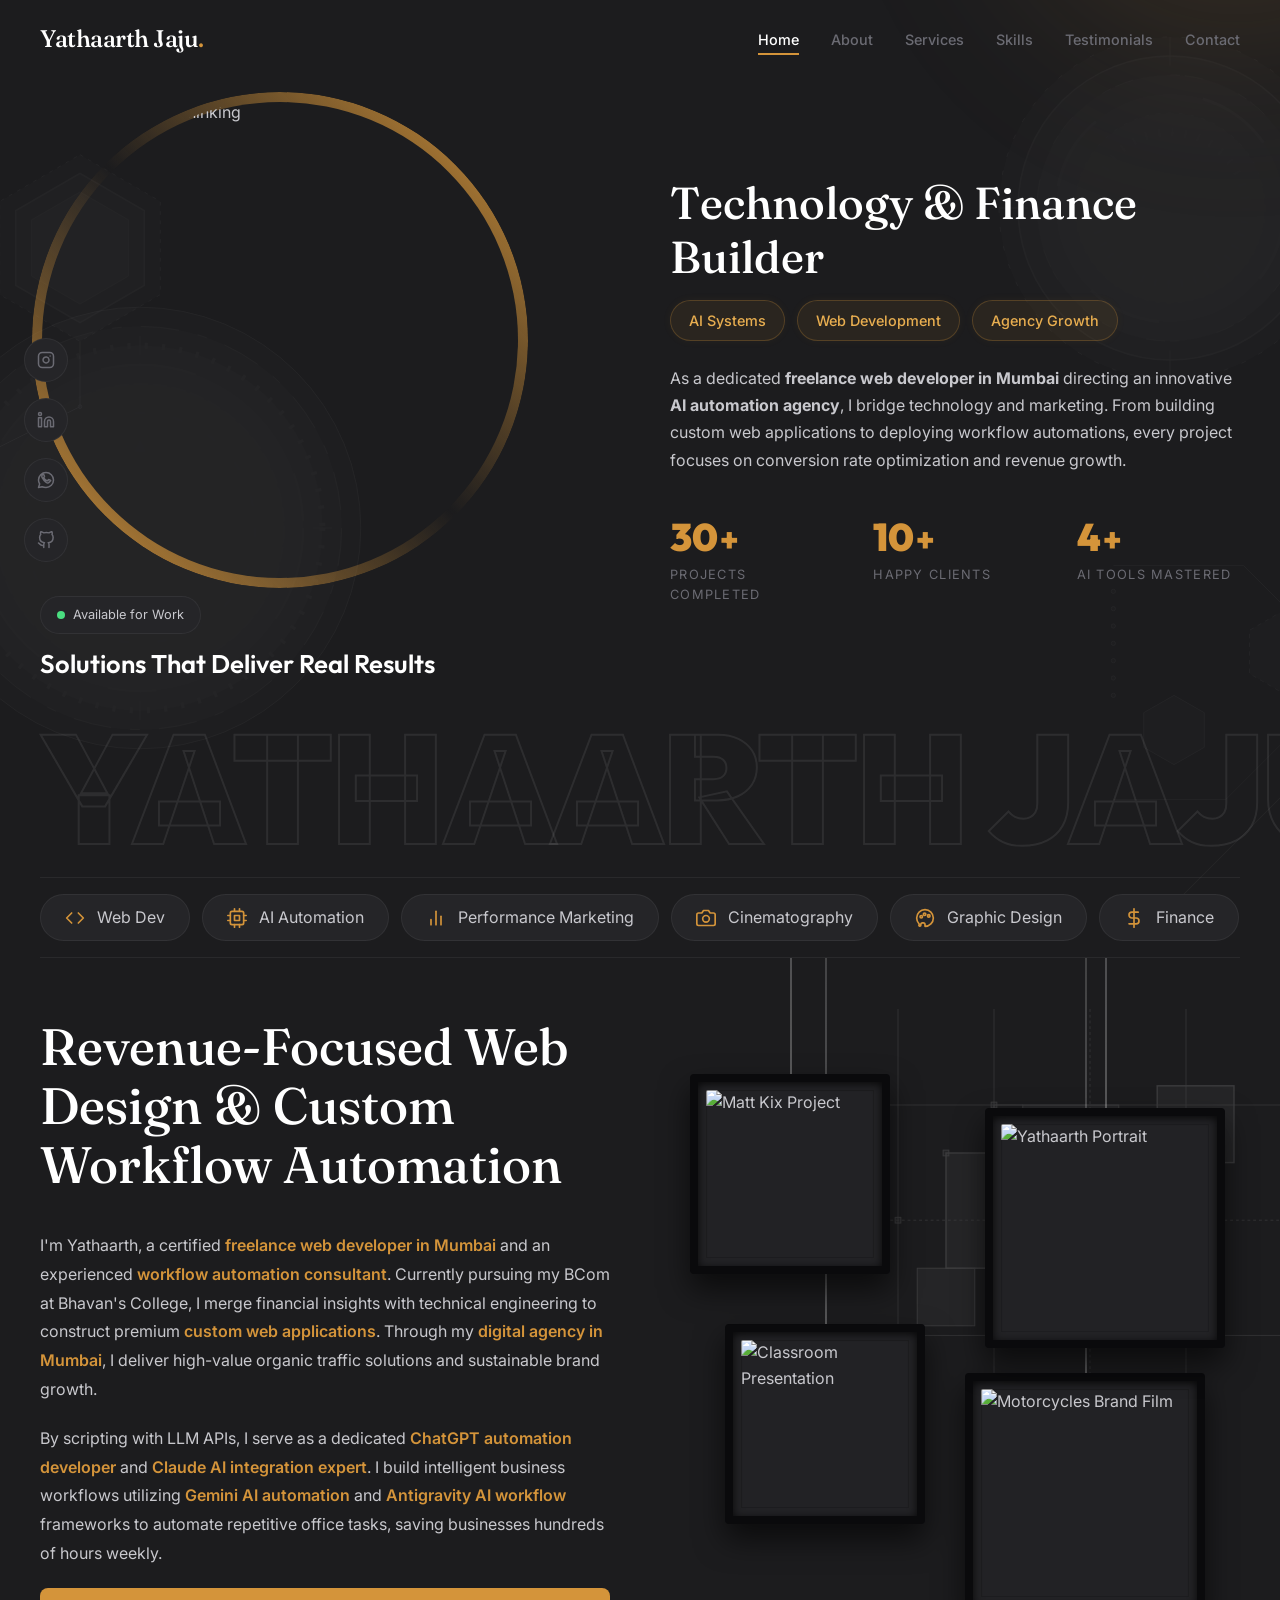
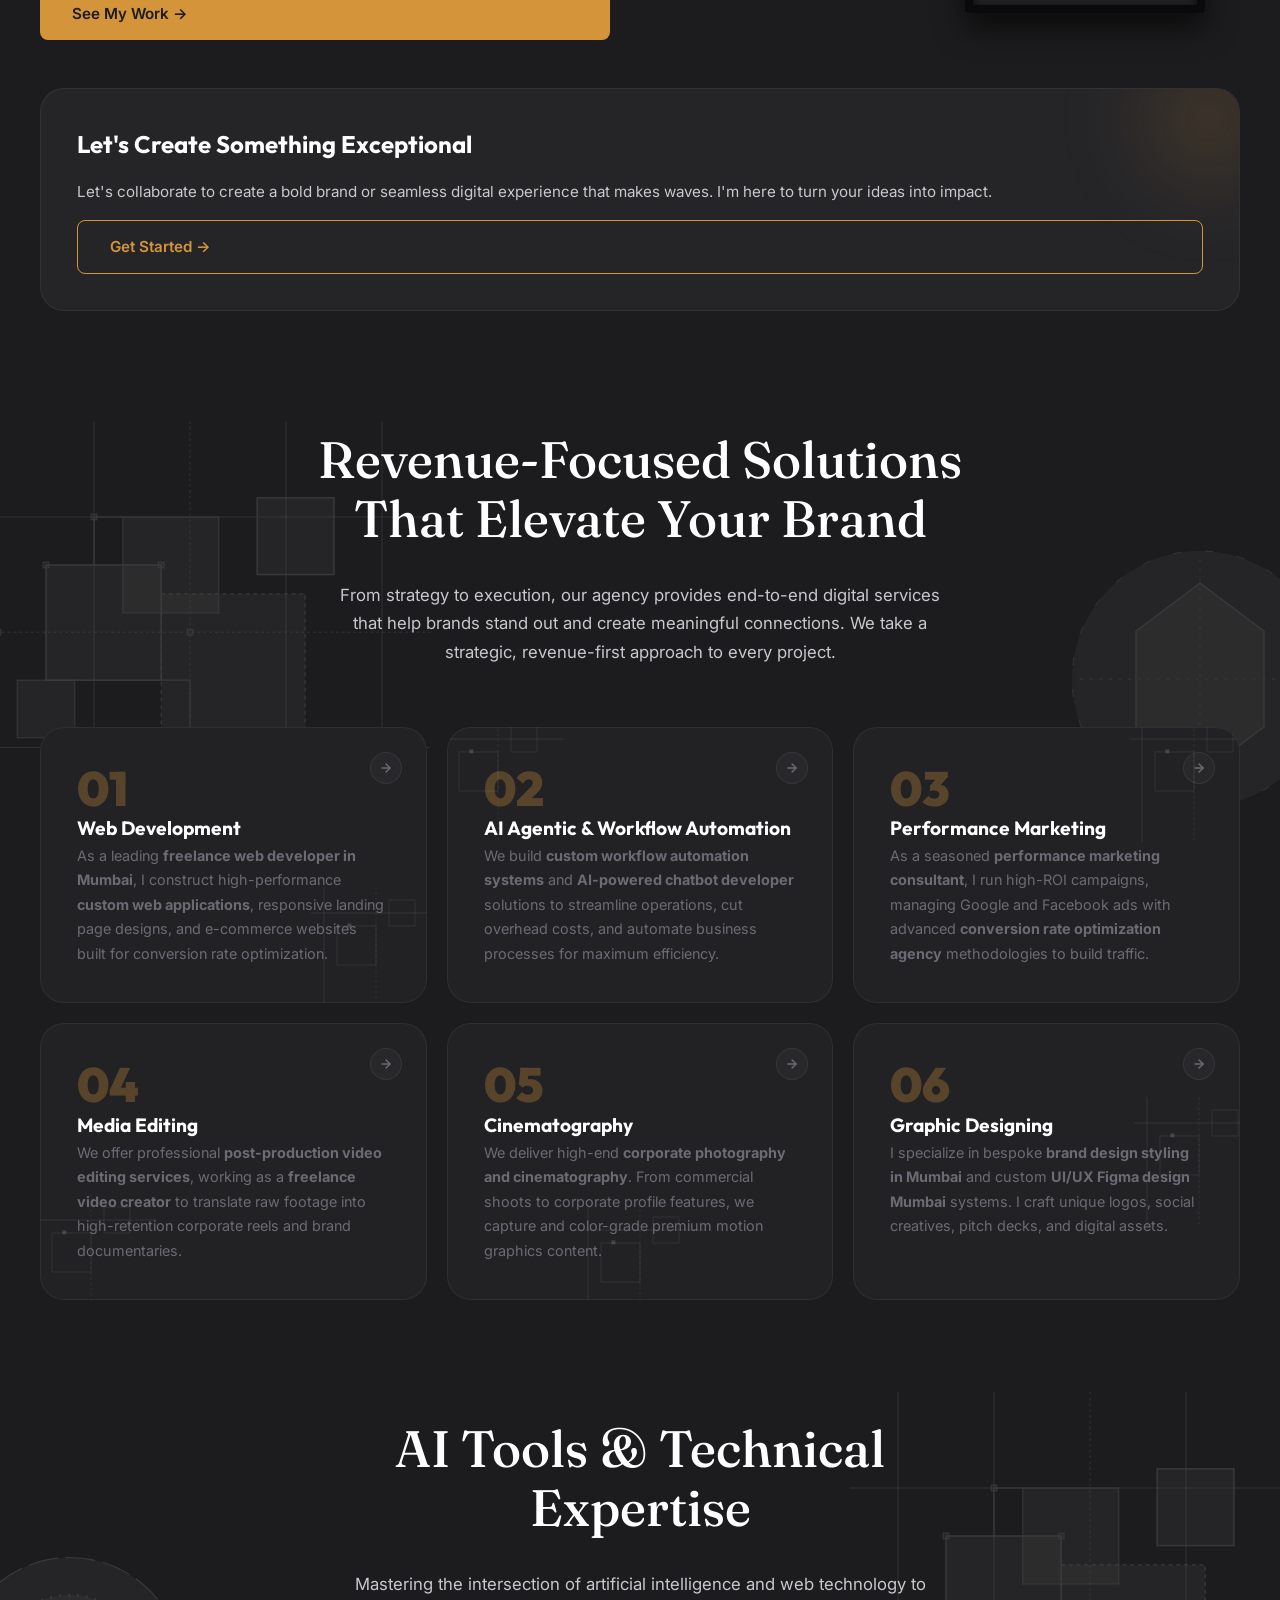
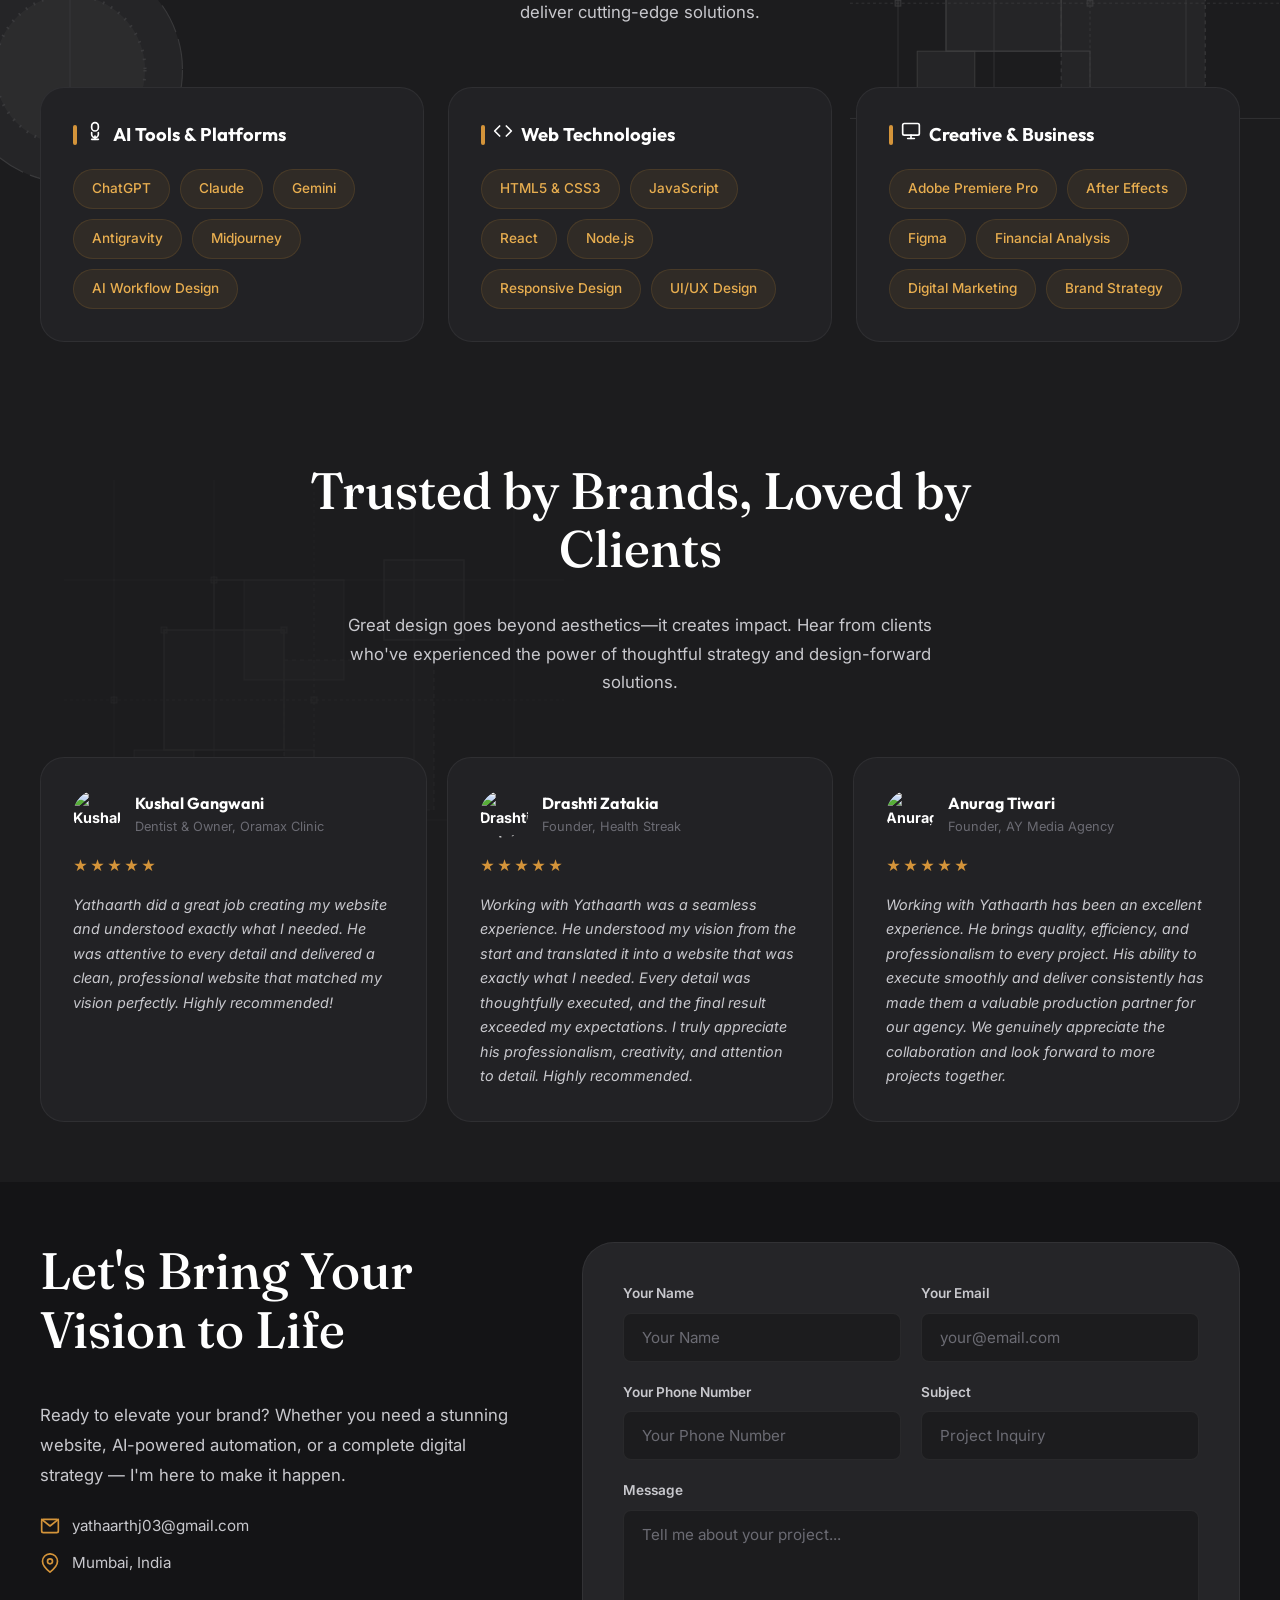
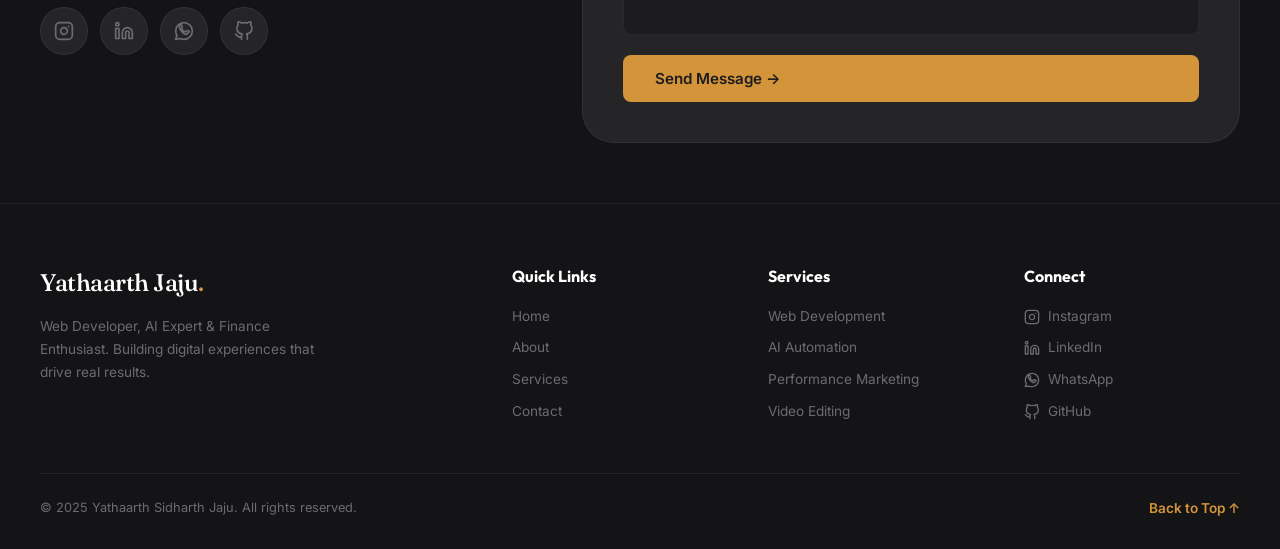
==== index.html @ f865ef3c "Add files via upload" ====
<!DOCTYPE html>
<html lang="en">
<head>
  <meta charset="UTF-8" />
  <meta name="viewport" content="width=device-width, initial-scale=1.0" />
  <meta http-equiv="X-UA-Compatible" content="IE=edge" />

  <!-- Primary SEO Meta Tags -->
  <title>Yathaarth Sidharth Jaju — Freelance Web Developer &amp; AI Automation Agency | Mumbai</title>
  <meta name="title" content="Yathaarth Sidharth Jaju — Freelance Web Developer &amp; AI Automation Agency | Mumbai" />
  <meta name="description" content="Scale your brand with Yathaarth Sidharth Jaju, a leading Freelance Web Developer, AI Automation Consultant, and Performance Marketer in Mumbai. Specializing in custom web applications, workflow automation, and conversion rate optimization (CRO)." />
  <meta name="keywords" content="freelance web developer Mumbai, AI automation agency Mumbai, workflow automation consultant, custom web application developer, SEO services Mumbai, performance marketing consultant, conversion rate optimization agency, AI developer portfolio, ChatGPT automation developer, Claude AI integration expert, Gemini AI automation, Antigravity AI workflow, responsive landing page designer, digital agency Mumbai, revenue-focused web design, Yathaarth Sidharth Jaju" />
  <meta name="author" content="Yathaarth Sidharth Jaju" />
  <meta name="robots" content="index, follow" />
  <meta name="theme-color" content="#1C1C1E" />

  <!-- Open Graph / Facebook -->
  <meta property="og:type" content="website" />
  <meta property="og:url" content="https://yathaarth.dev/" />
  <meta property="og:title" content="Yathaarth Sidharth Jaju — Web Developer &amp; AI Automation Expert" />
  <meta property="og:description" content="Scale your brand with Yathaarth Sidharth Jaju, a leading Freelance Web Developer, AI Automation Consultant, and Performance Marketer in Mumbai. Specializing in custom web applications, workflow automation, and conversion rate optimization (CRO)." />
  <meta property="og:image" content="assets/profile.jpg" />

  <!-- Twitter -->
  <meta property="twitter:card" content="summary_large_image" />
  <meta property="twitter:url" content="https://yathaarth.dev/" />
  <meta property="twitter:title" content="Yathaarth Sidharth Jaju — Web Developer &amp; AI Automation Expert" />
  <meta property="twitter:description" content="Scale your brand with Yathaarth Sidharth Jaju, a leading Freelance Web Developer, AI Automation Consultant, and Performance Marketer in Mumbai. Specializing in custom web applications, workflow automation, and conversion rate optimization (CRO)." />
  <meta property="twitter:image" content="assets/profile.jpg" />

  <!-- Google Fonts -->
  <link rel="preconnect" href="https://fonts.googleapis.com" />
  <link rel="preconnect" href="https://fonts.gstatic.com" crossorigin />
  <link href="https://fonts.googleapis.com/css2?family=Inter:wght@300;400;500;600;700&family=Outfit:wght@400;500;600;700;800;900&family=Fraunces:opsz,wght@9..144,300..700&display=swap" rel="stylesheet" />

  <!-- Favicon -->
  <link rel="icon" type="image/png" sizes="32x32" href="assets/favicon.png" />
  <link rel="icon" type="image/png" sizes="192x192" href="assets/favicon.png" />
  <link rel="apple-touch-icon" sizes="180x180" href="assets/favicon.png" />

  <!-- Stylesheet -->
  <link rel="stylesheet" href="styles.css" />
</head>
<body>

  <!-- Ambient HUD Background Graphics (Sci-fi/AI Tech UI Vector Lines) -->
  <div class="ambient-hud-wrapper">
    <!-- Top Right HUD Wheel (Hero Section Background) -->
    <svg class="hud-element hud-wheel-top-right" viewBox="0 0 400 400" xmlns="http://www.w3.org/2000/svg">
      <circle cx="200" cy="200" r="180" fill="none" stroke="rgba(255,255,255,0.015)" stroke-width="1" stroke-dasharray="5 15" />
      <circle cx="200" cy="200" r="160" fill="none" stroke="rgba(255,255,255,0.02)" stroke-width="1.5" />
      <circle cx="200" cy="200" r="140" fill="none" stroke="rgba(255,255,255,0.03)" stroke-width="1" stroke-dasharray="20 40 10 5" />
      <circle class="rotate-clockwise" cx="200" cy="200" r="120" fill="none" stroke="rgba(255,255,255,0.025)" stroke-width="3" stroke-dasharray="80 120" />
      <circle class="rotate-counter" cx="200" cy="200" r="100" fill="none" stroke="rgba(255,255,255,0.02)" stroke-width="1" stroke-dasharray="4 8" />
      <circle cx="200" cy="200" r="80" fill="none" stroke="rgba(255,255,255,0.01)" stroke-width="8" stroke-dasharray="2 12" />
      <path d="M200,20 L200,50 M200,350 L200,380 M20,200 L50,200 M350,200 L380,200" stroke="rgba(255,255,255,0.02)" stroke-width="1" />
    </svg>

    <!-- Bottom Left HUD Wheel (About/Services Section Background) -->
    <svg class="hud-element hud-wheel-bottom-left" viewBox="0 0 500 500" xmlns="http://www.w3.org/2000/svg">
      <circle cx="250" cy="250" r="230" fill="none" stroke="rgba(255,255,255,0.015)" stroke-width="1" />
      <circle class="rotate-counter" cx="250" cy="250" r="210" fill="none" stroke="rgba(255,255,255,0.025)" stroke-width="1" stroke-dasharray="40 20 10 20" />
      <circle cx="250" cy="250" r="190" fill="none" stroke="rgba(255,255,255,0.01)" stroke-width="6" stroke-dasharray="3 15" />
      <circle class="rotate-clockwise" cx="250" cy="250" r="170" fill="none" stroke="rgba(255,255,255,0.03)" stroke-width="2" stroke-dasharray="100 150 50 80" />
      <circle cx="250" cy="250" r="150" fill="none" stroke="rgba(255,255,255,0.015)" stroke-width="1.5" stroke-dasharray="15 5" />
      <circle class="rotate-counter" cx="250" cy="250" r="120" fill="none" stroke="rgba(255,255,255,0.02)" stroke-width="2" stroke-dasharray="10 30" />
      <!-- Concentric inner rings and ticks -->
      <path d="M250,50 L250,70 M250,430 L250,450 M50,250 L70,250 M430,250 L450,250" stroke="rgba(255,255,255,0.02)" stroke-width="1" />
      <polygon points="250,160 255,170 245,170" fill="rgba(255,255,255,0.02)" />
      <polygon points="250,340 255,330 245,330" fill="rgba(255,255,255,0.02)" />
    </svg>

    <!-- Scattered Hexagons & Circuits (Top Left Area) -->
    <svg class="hud-element hud-hex-top-left" viewBox="0 0 300 400" xmlns="http://www.w3.org/2000/svg">
      <!-- Nested Hexagons -->
      <polygon class="pulse-slow" points="150,50 236,100 236,200 150,250 64,200 64,100" fill="none" stroke="rgba(255,255,255,0.02)" stroke-width="1" stroke-dasharray="4 6" />
      <polygon points="150,70 219,110 219,190 150,230 81,190 81,110" fill="none" stroke="rgba(255,255,255,0.015)" stroke-width="1.5" />
      <polygon class="pulse-fast" points="150,90 202,120 202,180 150,210 98,180 98,120" fill="none" stroke="rgba(255,255,255,0.03)" stroke-width="1" />
      <!-- Circuit Connection lines -->
      <path d="M150,250 L150,320 L50,370" fill="none" stroke="rgba(255,255,255,0.02)" stroke-width="1" />
      <circle cx="50" cy="370" r="3" fill="rgba(255,255,255,0.03)" />
      <circle cx="150" cy="320" r="2" fill="rgba(255,255,255,0.02)" />
    </svg>

    <!-- Hexagon Grid & Node Network (Mid Left Area) -->
    <svg class="hud-element hud-network-mid-left" viewBox="0 0 300 500" xmlns="http://www.w3.org/2000/svg">
      <!-- Circuit grid -->
      <path d="M50,50 L200,50 L250,100 L250,250 L180,320 L50,320" fill="none" stroke="rgba(255,255,255,0.02)" stroke-width="1" />
      <!-- Hexagons -->
      <polygon class="pulse-slow" points="250,100 293,125 293,175 250,200 207,175 207,125" fill="none" stroke="rgba(255,255,255,0.02)" stroke-width="1" stroke-dasharray="5 5" />
      <polygon points="120,200 155,220 155,260 120,280 85,260 85,220" fill="none" stroke="rgba(255,255,255,0.015)" stroke-width="1" />
      <!-- Column of vertical indicators (dots) -->
      <circle cx="50" cy="80" r="2.5" fill="rgba(255,255,255,0.02)" />
      <circle cx="50" cy="100" r="2.5" fill="rgba(255,255,255,0.03)" />
      <circle cx="50" cy="120" r="2.5" fill="rgba(255,255,255,0.02)" />
      <circle cx="50" cy="140" r="2.5" fill="rgba(255,255,255,0.02)" />
      <circle cx="50" cy="160" r="2.5" fill="rgba(255,255,255,0.02)" />
      <circle cx="50" cy="180" r="2.5" fill="rgba(255,255,255,0.02)" />
      <circle cx="50" cy="200" r="2.5" fill="rgba(255,255,255,0.02)" />
      <!-- Triangles -->
      <polygon points="250,270 254,277 246,277" fill="rgba(255,255,255,0.025)" />
      <polygon points="250,285 254,292 246,292" fill="rgba(255,255,255,0.025)" />
      <polygon points="250,300 254,307 246,307" fill="rgba(255,255,255,0.015)" />
    </svg>

    <!-- Circuit Nodes (Bottom Right Area) -->
    <svg class="hud-element hud-circuits-bottom-right" viewBox="0 0 400 400" xmlns="http://www.w3.org/2000/svg">
      <path d="M350,50 L200,200 L100,200 L50,250" fill="none" stroke="rgba(255,255,255,0.02)" stroke-width="1.2" />
      <path d="M200,200 L200,320 L250,370" fill="none" stroke="rgba(255,255,255,0.015)" stroke-width="1" stroke-dasharray="3 3" />
      <!-- Concentric Hexagon group -->
      <polygon points="100,200 135,220 135,260 100,280 65,260 65,220" fill="none" stroke="rgba(255,255,255,0.02)" stroke-width="1" />
      <circle cx="350" cy="50" r="3.5" fill="rgba(255,255,255,0.025)" />
      <circle cx="50" cy="250" r="3.5" fill="rgba(255,255,255,0.025)" />
      <circle cx="250" cy="370" r="2.5" fill="rgba(255,255,255,0.02)" />
    </svg>
  </div>

  <!-- ========================================
       NAVBAR
       ======================================== -->
  <header id="navbar" class="navbar">
    <div class="nav-container">
      <a href="#hero" class="nav-logo">Yathaarth Jaju<span style="color: var(--accent);">.</span></a>

      <nav class="nav-links">
        <a href="#hero" class="nav-link">Home</a>
        <a href="#about" class="nav-link">About</a>
        <a href="#services" class="nav-link">Services</a>
        <a href="#skills" class="nav-link">Skills</a>
        <a href="#testimonials" class="nav-link">Testimonials</a>
        <a href="#contact" class="nav-link">Contact</a>
      </nav>

      <button class="nav-hamburger" id="hamburger" aria-label="Toggle navigation menu">
        <span class="bar"></span>
        <span class="bar"></span>
        <span class="bar"></span>
      </button>
    </div>

    <!-- Mobile Menu -->
    <div class="mobile-menu" id="mobileMenu">
      <a href="#hero" class="mobile-link">Home</a>
      <a href="#about" class="mobile-link">About</a>
      <a href="#services" class="mobile-link">Services</a>
      <a href="#skills" class="mobile-link">Skills</a>
      <a href="#testimonials" class="mobile-link">Testimonials</a>
      <a href="#contact" class="mobile-link">Contact</a>
    </div>
  </header>


  <!-- ========================================
       HERO
       ======================================== -->
  <section id="hero" class="hero">
    <div class="hero-container">

      <!-- Top Row — 2 columns layout -->
      <div class="hero-top-row">

        <!-- Left Column — Large floating Image and status info below it -->
        <div class="hero-left-col">
          <div class="hero-image-wrapper">
            <div class="hero-slideshow">
              <img class="hero-image active" src="assets/profile1.jpg" alt="Yathaarth Jaju - Smiling" />
              <img class="hero-image" src="assets/profile2.jpg" alt="Yathaarth Jaju - Winking" />
              <img class="hero-image" src="assets/profile3.jpg" alt="Yathaarth Jaju - Thinking" />
            </div>
            <div class="hero-image-ring"></div>
          </div>
          <div class="hero-status-wrapper">
            <div class="available-badge">
              <span class="badge-dot"></span>
              Available for Work
            </div>
            <h2 class="hero-subtitle">Solutions That Deliver Real Results</h2>
          </div>
        </div>

        <!-- Right Column -->
        <div class="hero-right-col">
          <h2 class="hero-headline">Technology &amp; Finance Builder</h2>
          <div class="hero-badge-group">
            <span class="hero-badge-pill">AI Systems</span>
            <span class="hero-badge-pill">Web Development</span>
            <span class="hero-badge-pill">Agency Growth</span>
          </div>
          <p class="hero-desc">As a dedicated <strong>freelance web developer in Mumbai</strong> directing an innovative <strong>AI automation agency</strong>, I bridge technology and marketing. From building custom web applications to deploying workflow automations, every project focuses on conversion rate optimization and revenue growth.</p>

          <div class="hero-stats">
            <div class="stat-item">
              <div class="stat-number-wrapper">
                <span class="stat-number" data-target="30">0</span><span class="stat-suffix">+</span>
              </div>
              <span class="stat-label">Projects Completed</span>
            </div>
            <div class="stat-item">
              <div class="stat-number-wrapper">
                <span class="stat-number" data-target="10">0</span><span class="stat-suffix">+</span>
              </div>
              <span class="stat-label">Happy Clients</span>
            </div>
            <div class="stat-item">
              <div class="stat-number-wrapper">
                <span class="stat-number" data-target="4">0</span><span class="stat-suffix">+</span>
              </div>
              <span class="stat-label">AI Tools Mastered</span>
            </div>
          </div>
        </div>
      </div>

      <!-- Large Name Row — Continuous Scroll Loop -->
      <div class="hero-name-row">
        <div class="hero-name-scroll">
          <span class="hero-name">YATHAARTH JAJU</span>
          <span class="hero-name">YATHAARTH JAJU</span>
          <span class="hero-name">YATHAARTH JAJU</span>
          <span class="hero-name">YATHAARTH JAJU</span>
        </div>
      </div>

      <!-- Ticker / Marquee (SVGs instead of emojis, outline only) -->
      <div class="hero-ticker">
        <div class="ticker-track">
          <!-- Original 8 items -->
          <div class="ticker-item"><svg class="ticker-icon" viewBox="0 0 24 24" fill="none" stroke="currentColor" stroke-width="2" stroke-linecap="round" stroke-linejoin="round"><polyline points="16 18 22 12 16 6"></polyline><polyline points="8 6 2 12 8 18"></polyline></svg> <span>Web Dev</span></div>
          <div class="ticker-item"><svg class="ticker-icon" viewBox="0 0 24 24" fill="none" stroke="currentColor" stroke-width="2" stroke-linecap="round" stroke-linejoin="round"><rect x="4" y="4" width="16" height="16" rx="2" ry="2"></rect><rect x="9" y="9" width="6" height="6"></rect><line x1="9" y1="1" x2="9" y2="4"></line><line x1="15" y1="1" x2="15" y2="4"></line><line x1="9" y1="20" x2="9" y2="23"></line><line x1="15" y1="20" x2="15" y2="23"></line><line x1="20" y1="9" x2="23" y2="9"></line><line x1="20" y1="15" x2="23" y2="15"></line><line x1="1" y1="9" x2="4" y2="9"></line><line x1="1" y1="15" x2="4" y2="15"></line></svg> <span>AI Automation</span></div>
          <div class="ticker-item"><svg class="ticker-icon" viewBox="0 0 24 24" fill="none" stroke="currentColor" stroke-width="2" stroke-linecap="round" stroke-linejoin="round"><line x1="18" y1="20" x2="18" y2="10"></line><line x1="12" y1="20" x2="12" y2="4"></line><line x1="6" y1="20" x2="6" y2="14"></line></svg> <span>Performance Marketing</span></div>
          <div class="ticker-item"><svg class="ticker-icon" viewBox="0 0 24 24" fill="none" stroke="currentColor" stroke-width="2" stroke-linecap="round" stroke-linejoin="round"><path d="M23 19a2 2 0 0 1-2 2H3a2 2 0 0 1-2-2V8a2 2 0 0 1 2-2h4l2-3h6l2 3h4a2 2 0 0 1 2 2z"></path><circle cx="12" cy="13" r="4"></circle></svg> <span>Cinematography</span></div>
          <div class="ticker-item"><svg class="ticker-icon" viewBox="0 0 24 24" fill="none" stroke="currentColor" stroke-width="2" stroke-linecap="round" stroke-linejoin="round"><path d="M12 22C17.5228 22 22 17.5228 22 12C22 6.47715 17.5228 2 12 2C6.47715 2 2 6.47715 2 12C2 14.7255 3.09032 17.1962 4.85857 19C5.03345 19.1749 5.0999 19.4318 5.0244 19.6715L4.72265 20.6305C4.55022 21.1793 4.96013 21.75 5.53485 21.75H6C6.55228 21.75 7 21.3023 7 20.75V19.75C7 18.6454 7.89543 17.75 9 17.75H10C11.1046 17.75 12 18.6454 12 19.75V22Z"></path><circle cx="7.5" cy="10.5" r="1.5"></circle><circle cx="11.5" cy="7.5" r="1.5"></circle><circle cx="16.5" cy="9.5" r="1.5"></circle></svg> <span>Graphic Design</span></div>
          <div class="ticker-item"><svg class="ticker-icon" viewBox="0 0 24 24" fill="none" stroke="currentColor" stroke-width="2" stroke-linecap="round" stroke-linejoin="round"><line x1="12" y1="1" x2="12" y2="23"></line><path d="M17 5H9.5a3.5 3.5 0 0 0 0 7h5a3.5 3.5 0 0 1 0 7H6"></path></svg> <span>Finance</span></div>
          <div class="ticker-item"><svg class="ticker-icon" viewBox="0 0 24 24" fill="none" stroke="currentColor" stroke-width="2" stroke-linecap="round" stroke-linejoin="round"><circle cx="6" cy="6" r="3"></circle><circle cx="6" cy="18" r="3"></circle><line x1="20" y1="4" x2="8.12" y2="15.88"></line><line x1="14.47" y1="14.48" x2="20" y2="20"></line><line x1="8.12" y1="8.12" x2="12" y2="12"></line></svg> <span>Video Editing</span></div>
          <div class="ticker-item"><svg class="ticker-icon" viewBox="0 0 24 24" fill="none" stroke="currentColor" stroke-width="2" stroke-linecap="round" stroke-linejoin="round"><path d="M9.5 2A2.5 2.5 0 0 1 12 4.5v15a2.5 2.5 0 0 1-4.96-.44 2.5 2.5 0 0 1 0-3.12 3 3 0 0 1 0-3.88 2.5 2.5 0 0 1 0-3.12A2.5 2.5 0 0 1 9.5 2z"></path><path d="M14.5 2A2.5 2.5 0 0 0 12 4.5v15a2.5 2.5 0 0 0 4.96-.44 2.5 2.5 0 0 0 0-3.12 3 3 0 0 0 0-3.88 2.5 2.5 0 0 0 0-3.12A2.5 2.5 0 0 0 14.5 2z"></path></svg> <span>AI Tools</span></div>
          <!-- Duplicated 8 items for seamless infinite scroll -->
          <div class="ticker-item"><svg class="ticker-icon" viewBox="0 0 24 24" fill="none" stroke="currentColor" stroke-width="2" stroke-linecap="round" stroke-linejoin="round"><polyline points="16 18 22 12 16 6"></polyline><polyline points="8 6 2 12 8 18"></polyline></svg> <span>Web Dev</span></div>
          <div class="ticker-item"><svg class="ticker-icon" viewBox="0 0 24 24" fill="none" stroke="currentColor" stroke-width="2" stroke-linecap="round" stroke-linejoin="round"><rect x="4" y="4" width="16" height="16" rx="2" ry="2"></rect><rect x="9" y="9" width="6" height="6"></rect><line x1="9" y1="1" x2="9" y2="4"></line><line x1="15" y1="1" x2="15" y2="4"></line><line x1="9" y1="20" x2="9" y2="23"></line><line x1="15" y1="20" x2="15" y2="23"></line><line x1="20" y1="9" x2="23" y2="9"></line><line x1="20" y1="15" x2="23" y2="15"></line><line x1="1" y1="9" x2="4" y2="9"></line><line x1="1" y1="15" x2="4" y2="15"></line></svg> <span>AI Automation</span></div>
          <div class="ticker-item"><svg class="ticker-icon" viewBox="0 0 24 24" fill="none" stroke="currentColor" stroke-width="2" stroke-linecap="round" stroke-linejoin="round"><line x1="18" y1="20" x2="18" y2="10"></line><line x1="12" y1="20" x2="12" y2="4"></line><line x1="6" y1="20" x2="6" y2="14"></line></svg> <span>Performance Marketing</span></div>
          <div class="ticker-item"><svg class="ticker-icon" viewBox="0 0 24 24" fill="none" stroke="currentColor" stroke-width="2" stroke-linecap="round" stroke-linejoin="round"><path d="M23 19a2 2 0 0 1-2 2H3a2 2 0 0 1-2-2V8a2 2 0 0 1 2-2h4l2-3h6l2 3h4a2 2 0 0 1 2 2z"></path><circle cx="12" cy="13" r="4"></circle></svg> <span>Cinematography</span></div>
          <div class="ticker-item"><svg class="ticker-icon" viewBox="0 0 24 24" fill="none" stroke="currentColor" stroke-width="2" stroke-linecap="round" stroke-linejoin="round"><path d="M12 22C17.5228 22 22 17.5228 22 12C22 6.47715 17.5228 2 12 2C6.47715 2 2 6.47715 2 12C2 14.7255 3.09032 17.1962 4.85857 19C5.03345 19.1749 5.0999 19.4318 5.0244 19.6715L4.72265 20.6305C4.55022 21.1793 4.96013 21.75 5.53485 21.75H6C6.55228 21.75 7 21.3023 7 20.75V19.75C7 18.6454 7.89543 17.75 9 17.75H10C11.1046 17.75 12 18.6454 12 19.75V22Z"></path><circle cx="7.5" cy="10.5" r="1.5"></circle><circle cx="11.5" cy="7.5" r="1.5"></circle><circle cx="16.5" cy="9.5" r="1.5"></circle></svg> <span>Graphic Design</span></div>
          <div class="ticker-item"><svg class="ticker-icon" viewBox="0 0 24 24" fill="none" stroke="currentColor" stroke-width="2" stroke-linecap="round" stroke-linejoin="round"><line x1="12" y1="1" x2="12" y2="23"></line><path d="M17 5H9.5a3.5 3.5 0 0 0 0 7h5a3.5 3.5 0 0 1 0 7H6"></path></svg> <span>Finance</span></div>
          <div class="ticker-item"><svg class="ticker-icon" viewBox="0 0 24 24" fill="none" stroke="currentColor" stroke-width="2" stroke-linecap="round" stroke-linejoin="round"><circle cx="6" cy="6" r="3"></circle><circle cx="6" cy="18" r="3"></circle><line x1="20" y1="4" x2="8.12" y2="15.88"></line><line x1="14.47" y1="14.48" x2="20" y2="20"></line><line x1="8.12" y1="8.12" x2="12" y2="12"></line></svg> <span>Video Editing</span></div>
          <div class="ticker-item"><svg class="ticker-icon" viewBox="0 0 24 24" fill="none" stroke="currentColor" stroke-width="2" stroke-linecap="round" stroke-linejoin="round"><path d="M9.5 2A2.5 2.5 0 0 1 12 4.5v15a2.5 2.5 0 0 1-4.96-.44 2.5 2.5 0 0 1 0-3.12 3 3 0 0 1 0-3.88 2.5 2.5 0 0 1 0-3.12A2.5 2.5 0 0 1 9.5 2z"></path><path d="M14.5 2A2.5 2.5 0 0 0 12 4.5v15a2.5 2.5 0 0 0 4.96-.44 2.5 2.5 0 0 0 0-3.12 3 3 0 0 0 0-3.88 2.5 2.5 0 0 0 0-3.12A2.5 2.5 0 0 0 14.5 2z"></path></svg> <span>AI Tools</span></div>
        </div>
      </div>

    </div>
  </section>


  <!-- ========================================
       ABOUT
       ======================================== -->
  <section id="about" class="about section">
    <!-- Section-Specific Matrix Grid HUD Background (Right Side) -->
    <svg class="hud-element hud-about-matrix" viewBox="0 0 500 500" xmlns="http://www.w3.org/2000/svg">
      <!-- Grid Lines -->
      <line x1="50" y1="0" x2="50" y2="500" stroke="currentColor" stroke-width="0.8" />
      <line x1="150" y1="0" x2="150" y2="500" stroke="currentColor" stroke-width="0.8" />
      <line x1="250" y1="0" x2="250" y2="500" stroke="currentColor" stroke-width="0.8" stroke-dasharray="3 3" />
      <line x1="350" y1="0" x2="350" y2="500" stroke="currentColor" stroke-width="0.8" />
      <line x1="450" y1="0" x2="450" y2="500" stroke="currentColor" stroke-width="0.8" />
      
      <line x1="0" y1="100" x2="500" y2="100" stroke="currentColor" stroke-width="0.8" />
      <line x1="0" y1="220" x2="500" y2="220" stroke="currentColor" stroke-width="0.8" stroke-dasharray="3 3" />
      <line x1="0" y1="340" x2="500" y2="340" stroke="currentColor" stroke-width="0.8" />
      
      <!-- Overlapping Squares -->
      <rect class="pulse-slow" x="100" y="150" width="120" height="120" fill="none" stroke="currentColor" stroke-width="1.5" />
      <rect class="pulse-fast" x="180" y="100" width="100" height="100" fill="none" stroke="currentColor" stroke-width="1" />
      <rect class="pulse-slow" x="220" y="180" width="150" height="150" fill="none" stroke="currentColor" stroke-width="1.2" stroke-dasharray="4 4" />
      <rect x="70" y="270" width="60" height="60" fill="none" stroke="currentColor" stroke-width="1" />
      <rect x="320" y="80" width="80" height="80" fill="none" stroke="currentColor" stroke-width="1.5" />

      <!-- Circuit connection loops -->
      <path d="M150,150 L150,100 L180,100" fill="none" stroke="currentColor" stroke-width="1.2" />
      <path d="M220,270 L250,270 L250,340" fill="none" stroke="currentColor" stroke-width="1.2" />
      
      <!-- Glowing matrix node dots/squares -->
      <rect class="pulse-fast" x="147" y="97" width="6" height="6" fill="currentColor" />
      <rect x="247" y="217" width="6" height="6" fill="currentColor" />
      <rect class="pulse-slow" x="97" y="147" width="6" height="6" fill="currentColor" />
      <rect x="217" y="147" width="6" height="6" fill="none" stroke="currentColor" stroke-width="1" />
      <rect x="347" y="337" width="6" height="6" fill="currentColor" />
      <rect x="47" y="217" width="6" height="6" fill="currentColor" />
      <rect x="147" y="337" width="6" height="6" fill="currentColor" />
    </svg>

    <div class="section-container">
      <div class="about-layout">

        <!-- Left — About Content -->
        <div class="about-content reveal">
          <h2 class="section-title">Revenue-Focused Web Design &amp; Custom Workflow Automation</h2>
          <p class="about-desc">I'm Yathaarth, a certified <strong>freelance web developer in Mumbai</strong> and an experienced <strong>workflow automation consultant</strong>. Currently pursuing my BCom at Bhavan's College, I merge financial insights with technical engineering to construct premium <strong>custom web applications</strong>. Through my <strong>digital agency in Mumbai</strong>, I deliver high-value organic traffic solutions and sustainable brand growth.</p>
          <p class="about-desc">By scripting with LLM APIs, I serve as a dedicated <strong>ChatGPT automation developer</strong> and <strong>Claude AI integration expert</strong>. I build intelligent business workflows utilizing <strong>Gemini AI automation</strong> and <strong>Antigravity AI workflow</strong> frameworks to automate repetitive office tasks, saving businesses hundreds of hours weekly.</p>
          <a href="#services" class="btn-primary">See My Work →</a>
        </div>

        <!-- Right — Hanging Staggered Gallery -->
        <div class="about-right">
          <div class="about-gallery reveal">
            <!-- Frame 1 -->
            <div class="gallery-item" style="--delay: 1;">
              <div class="hanging-wire"></div>
              <div class="gallery-frame">
                <img src="assets/project1.jpg" alt="Matt Kix Project" class="gallery-img" />
              </div>
            </div>
            <!-- Frame 2 -->
            <div class="gallery-item" style="--delay: 2;">
              <div class="hanging-wire"></div>
              <div class="gallery-frame">
                <img src="assets/about_frame1.jpg" alt="Yathaarth Portrait" class="gallery-img" />
              </div>
            </div>
            <!-- Frame 3 -->
            <div class="gallery-item" style="--delay: 3;">
              <div class="hanging-wire"></div>
              <div class="gallery-frame">
                <img src="assets/project3.jpg" alt="Classroom Presentation" class="gallery-img" />
              </div>
            </div>
            <!-- Frame 4 -->
            <div class="gallery-item" style="--delay: 4;">
              <div class="hanging-wire"></div>
              <div class="gallery-frame">
                <img src="assets/project4.jpg" alt="Motorcycles Brand Film" class="gallery-img" />
              </div>
            </div>
          </div>
        </div>

      </div>

      <!-- Full-Width Stretch CTA Card -->
      <div class="about-cta-card reveal">
        <h3>Let's Create Something Exceptional</h3>
        <p>Let's collaborate to create a bold brand or seamless digital experience that makes waves. I'm here to turn your ideas into impact.</p>
        <a href="#contact" class="btn-outline">Get Started →</a>
      </div>
    </div>
  </section>


  <!-- ========================================
       SERVICES
       ======================================== -->
  <section id="services" class="services section">
    <!-- Section-Specific Matrix Grid HUD Background (Left Side) -->
    <svg class="hud-element hud-services-matrix" viewBox="0 0 500 500" xmlns="http://www.w3.org/2000/svg">
      <!-- Grid Lines -->
      <line x1="50" y1="0" x2="50" y2="500" stroke="currentColor" stroke-width="0.8" />
      <line x1="150" y1="0" x2="150" y2="500" stroke="currentColor" stroke-width="0.8" />
      <line x1="250" y1="0" x2="250" y2="500" stroke="currentColor" stroke-width="0.8" stroke-dasharray="3 3" />
      <line x1="350" y1="0" x2="350" y2="500" stroke="currentColor" stroke-width="0.8" />
      <line x1="450" y1="0" x2="450" y2="500" stroke="currentColor" stroke-width="0.8" />
      
      <line x1="0" y1="100" x2="500" y2="100" stroke="currentColor" stroke-width="0.8" />
      <line x1="0" y1="220" x2="500" y2="220" stroke="currentColor" stroke-width="0.8" stroke-dasharray="3 3" />
      <line x1="0" y1="340" x2="500" y2="340" stroke="currentColor" stroke-width="0.8" />
      
      <!-- Overlapping Squares -->
      <rect class="pulse-slow" x="100" y="150" width="120" height="120" fill="none" stroke="currentColor" stroke-width="1.5" />
      <rect class="pulse-fast" x="180" y="100" width="100" height="100" fill="none" stroke="currentColor" stroke-width="1" />
      <rect class="pulse-slow" x="220" y="180" width="150" height="150" fill="none" stroke="currentColor" stroke-width="1.2" stroke-dasharray="4 4" />
      <rect x="70" y="270" width="60" height="60" fill="none" stroke="currentColor" stroke-width="1" />
      <rect x="320" y="80" width="80" height="80" fill="none" stroke="currentColor" stroke-width="1.5" />

      <!-- Circuit connection loops -->
      <path d="M150,150 L150,100 L180,100" fill="none" stroke="currentColor" stroke-width="1.2" />
      <path d="M220,270 L250,270 L250,340" fill="none" stroke="currentColor" stroke-width="1.2" />
      
      <!-- Glowing matrix node dots/squares -->
      <rect class="pulse-fast" x="147" y="97" width="6" height="6" fill="currentColor" />
      <rect x="247" y="217" width="6" height="6" fill="currentColor" />
      <rect class="pulse-slow" x="97" y="147" width="6" height="6" fill="currentColor" />
      <rect x="217" y="147" width="6" height="6" fill="none" stroke="currentColor" stroke-width="1" />
      <rect x="347" y="337" width="6" height="6" fill="currentColor" />
      <rect x="47" y="217" width="6" height="6" fill="currentColor" />
      <rect x="147" y="337" width="6" height="6" fill="currentColor" />
    </svg>

    <!-- Section-Specific HUD Background -->
    <svg class="hud-element hud-services-bg" viewBox="0 0 400 400" xmlns="http://www.w3.org/2000/svg">
      <circle class="rotate-clockwise" cx="200" cy="200" r="160" fill="none" stroke="currentColor" stroke-width="1" stroke-dasharray="10 30" />
      <polygon class="pulse-slow" points="200,80 280,140 280,260 200,320 120,260 120,140" fill="none" stroke="currentColor" stroke-width="1.5" />
      <path d="M200,50 L200,350 M50,200 L350,200" stroke="currentColor" stroke-width="1" stroke-dasharray="4 8" />
    </svg>

    <div class="section-container">

      <div class="services-header reveal">
        <h2 class="section-title">Revenue-Focused Solutions That Elevate Your Brand</h2>
        <p class="section-subtitle">From strategy to execution, our agency provides end-to-end digital services that help brands stand out and create meaningful connections. We take a strategic, revenue-first approach to every project.</p>
      </div>

      <div class="services-grid">

        <!-- Card 1 -->
        <div class="service-card reveal">
          <button class="card-expand-btn" aria-label="Toggle details">
            <svg width="14" height="14" viewBox="0 0 24 24" fill="none" stroke="currentColor" stroke-width="2.5" stroke-linecap="round" stroke-linejoin="round">
              <line x1="5" y1="12" x2="19" y2="12"></line>
              <polyline points="12 5 19 12 12 19"></polyline>
            </svg>
          </button>
          <div class="work-popup-container">
            <a href="https://drkhushalgangwani.com/" target="_blank" class="work-popup-item" title="Oramax Dental Clinic">
              <img src="assets/site_oramax.png" alt="Oramax Dental Clinic" class="work-thumb-img" />
            </a>
            <a href="https://healthstreak.in/" target="_blank" class="work-popup-item" title="Health Streak">
              <img src="assets/site_healthstreak.png" alt="Health Streak" class="work-thumb-img" />
            </a>
            <a href="https://capathpilot-om01y70.public.builtwithrocket.new/" target="_blank" class="work-popup-item" title="CA Path Pilot">
              <img src="assets/site_capathpilot.png" alt="CA Path Pilot" class="work-thumb-img" />
            </a>
            <a href="https://rca-code-vault.lovable.app/" target="_blank" class="work-popup-item" title="RCA Code Vault">
              <img src="assets/site_codevault.png" alt="RCA Code Vault" class="work-thumb-img" />
            </a>
            <a href="https://yathaarthj03-blip.github.io/Nomann-Web-Development-Agency/" target="_blank" class="work-popup-item" title="NoMann Agency">
              <img src="assets/site_nomann.png" alt="NoMann Web Development Agency" class="work-thumb-img" />
            </a>
          </div>
          <div class="card-content-wrap">
            <span class="service-number">01</span>
            <h3 class="service-title">Web Development</h3>
            <p class="service-desc">As a leading <strong>freelance web developer in Mumbai</strong>, I construct high-performance <strong>custom web applications</strong>, responsive landing page designs, and e-commerce websites built for conversion rate optimization.</p>
          </div>
        </div>

        <!-- Card 2 -->
        <div class="service-card reveal">
          <button class="card-expand-btn" aria-label="Toggle details">
            <svg width="14" height="14" viewBox="0 0 24 24" fill="none" stroke="currentColor" stroke-width="2.5" stroke-linecap="round" stroke-linejoin="round">
              <line x1="5" y1="12" x2="19" y2="12"></line>
              <polyline points="12 5 19 12 12 19"></polyline>
            </svg>
          </button>
          <div class="receptionist-popup">
            <div class="receptionist-intro">
              <div class="receptionist-details">
                <h4>Kabir</h4>
                <p>AI Receptionist</p>
              </div>
            </div>
            <a href="https://vapi.ai/?demo=true&shareKey=ee732914-a9da-4994-a09b-37e53f8ecef9&assistantId=2b2067ce-750d-4493-95d1-9eecf279ca6e" target="_blank" class="receptionist-link-btn" title="Launch Demo">
              <img src="assets/receptionist.png" alt="Kabir Logo" class="receptionist-avatar-icon" />
            </a>
          </div>
          <div class="card-content-wrap">
            <span class="service-number">02</span>
            <h3 class="service-title">AI Agentic &amp; Workflow Automation</h3>
            <p class="service-desc">We build <strong>custom workflow automation systems</strong> and <strong>AI-powered chatbot developer</strong> solutions to streamline operations, cut overhead costs, and automate business processes for maximum efficiency.</p>
          </div>
        </div>

        <!-- Card 3 -->
        <div class="service-card reveal">
          <button class="card-expand-btn" aria-label="Toggle details">
            <svg width="14" height="14" viewBox="0 0 24 24" fill="none" stroke="currentColor" stroke-width="2.5" stroke-linecap="round" stroke-linejoin="round">
              <line x1="5" y1="12" x2="19" y2="12"></line>
              <polyline points="12 5 19 12 12 19"></polyline>
            </svg>
          </button>
          <div class="work-popup-container">
            <a href="assets/instagram_ad.pdf" target="_blank" class="work-popup-item" title="Instagram ad">
              <span class="work-icon">
                <svg width="16" height="16" viewBox="0 0 24 24" fill="none" stroke="currentColor" stroke-width="2" stroke-linecap="round" stroke-linejoin="round">
                  <rect x="2" y="2" width="20" height="20" rx="5" ry="5"></rect>
                  <path d="M16 11.37A4 4 0 1 1 12.63 8 4 4 0 0 1 16 11.37z"></path>
                  <line x1="17.5" y1="6.5" x2="17.51" y2="6.5"></line>
                </svg>
              </span>
            </a>
            <a href="assets/landing_page.pdf" target="_blank" class="work-popup-item" title="Landing page">
              <span class="work-icon">
                <svg width="16" height="16" viewBox="0 0 24 24" fill="none" stroke="currentColor" stroke-width="2" stroke-linecap="round" stroke-linejoin="round">
                  <rect x="2" y="3" width="20" height="14" rx="2" ry="2"></rect>
                  <line x1="2" y1="10" x2="22" y2="10"></line>
                  <line x1="8" y1="21" x2="16" y2="21"></line>
                  <line x1="12" y1="17" x2="12" y2="21"></line>
                </svg>
              </span>
            </a>
            <a href="assets/lead_form.pdf" target="_blank" class="work-popup-item" title="Lead form">
              <span class="work-icon">
                <svg width="16" height="16" viewBox="0 0 24 24" fill="none" stroke="currentColor" stroke-width="2" stroke-linecap="round" stroke-linejoin="round">
                  <path d="M14 2H6a2 2 0 0 0-2 2v16a2 2 0 0 0 2 2h12a2 2 0 0 0 2-2V8z"></path>
                  <polyline points="14 2 14 8 20 8"></polyline>
                  <line x1="16" y1="13" x2="8" y2="13"></line>
                  <line x1="16" y1="17" x2="8" y2="17"></line>
                  <polyline points="10 9 9 9 8 9"></polyline>
                </svg>
              </span>
            </a>
            <a href="assets/email_nurture.pdf" target="_blank" class="work-popup-item" title="Email nurture">
              <span class="work-icon">
                <svg width="16" height="16" viewBox="0 0 24 24" fill="none" stroke="currentColor" stroke-width="2" stroke-linecap="round" stroke-linejoin="round">
                  <path d="M4 4h16c1.1 0 2 .9 2 2v12c0 1.1-.9 2-2 2H4c-1.1 0-2-.9-2-2V6c0-1.1.9-2 2-2z"></path>
                  <polyline points="22,6 12,13 2,6"></polyline>
                </svg>
              </span>
            </a>
            <a href="assets/purchase_results.pdf" target="_blank" class="work-popup-item" title="Purchase and expected results">
              <span class="work-icon">
                <svg width="16" height="16" viewBox="0 0 24 24" fill="none" stroke="currentColor" stroke-width="2" stroke-linecap="round" stroke-linejoin="round">
                  <line x1="18" y1="20" x2="18" y2="10"></line>
                  <line x1="12" y1="20" x2="12" y2="4"></line>
                  <line x1="6" y1="20" x2="6" y2="14"></line>
                </svg>
              </span>
            </a>
          </div>
          <div class="card-content-wrap">
            <span class="service-number">03</span>
            <h3 class="service-title">Performance Marketing</h3>
            <p class="service-desc">As a seasoned <strong>performance marketing consultant</strong>, I run high-ROI campaigns, managing Google and Facebook ads with advanced <strong>conversion rate optimization agency</strong> methodologies to build traffic.</p>
          </div>
        </div>

        <!-- Card 4 -->
        <div class="service-card reveal">
          <button class="card-expand-btn" aria-label="Toggle details">
            <svg width="14" height="14" viewBox="0 0 24 24" fill="none" stroke="currentColor" stroke-width="2.5" stroke-linecap="round" stroke-linejoin="round">
              <line x1="5" y1="12" x2="19" y2="12"></line>
              <polyline points="12 5 19 12 12 19"></polyline>
            </svg>
          </button>
          <div class="work-popup-container">
            <a href="https://drive.google.com/drive/folders/1TNjZfhwsTK6OX4hSq6NR1IK8Bu3cQYYA" target="_blank" class="work-popup-item" title="Basic editing portfolio">
              <span class="work-icon">
                <svg width="16" height="16" viewBox="0 0 24 24" fill="none" stroke="currentColor" stroke-width="2" stroke-linecap="round" stroke-linejoin="round">
                  <circle cx="6" cy="6" r="3"></circle>
                  <circle cx="6" cy="18" r="3"></circle>
                  <line x1="20" y1="4" x2="8.12" y2="15.88"></line>
                  <line x1="14.47" y1="14.48" x2="20" y2="20"></line>
                  <line x1="8.12" y1="8.12" x2="12" y2="12"></line>
                </svg>
              </span>
            </a>
            <a href="https://drive.google.com/drive/folders/1gmI1HcKnCyBtgLuGw4b-_k86igkgQoHD" target="_blank" class="work-popup-item" title="Talking head portfolio">
              <span class="work-icon">
                <svg width="16" height="16" viewBox="0 0 24 24" fill="none" stroke="currentColor" stroke-width="2" stroke-linecap="round" stroke-linejoin="round">
                  <path d="M21 15a2 2 0 0 1-2 2H7l-4 4V5a2 2 0 0 1 2-2h14a2 2 0 0 1 2 2z"></path>
                  <circle cx="12" cy="9" r="2"></circle>
                </svg>
              </span>
            </a>
            <a href="https://drive.google.com/drive/folders/1Q1LsiM0JjnvXm2iwCr1bDelj8Kopflzm" target="_blank" class="work-popup-item" title="SaaS Video portfolio">
              <span class="work-icon">
                <svg width="16" height="16" viewBox="0 0 24 24" fill="none" stroke="currentColor" stroke-width="2" stroke-linecap="round" stroke-linejoin="round">
                  <rect x="2" y="3" width="20" height="14" rx="2" ry="2"></rect>
                  <line x1="8" y1="21" x2="16" y2="21"></line>
                  <line x1="12" y1="17" x2="12" y2="21"></line>
                  <polygon points="10 8 16 10 10 12"></polygon>
                </svg>
              </span>
            </a>
            <a href="https://drive.google.com/drive/folders/1T7wMMarZ4iWiIcNh8mg5lJRcqSEKlStN" target="_blank" class="work-popup-item" title="3D animation portfolio">
              <span class="work-icon">
                <svg width="16" height="16" viewBox="0 0 24 24" fill="none" stroke="currentColor" stroke-width="2" stroke-linecap="round" stroke-linejoin="round">
                  <path d="M21 16V8a2 2 0 0 0-1-1.73l-7-4a2 2 0 0 0-2 0l-7 4A2 2 0 0 0 3 8v8a2 2 0 0 0 1 1.73l7 4a2 2 0 0 0 2 0l7-4A2 2 0 0 0 21 16z"></path>
                  <polyline points="3.27 6.96 12 12.01 20.73 6.96"></polyline>
                  <line x1="12" y1="22.08" x2="12" y2="12"></line>
                </svg>
              </span>
            </a>
          </div>
          <div class="card-content-wrap">
            <span class="service-number">04</span>
            <h3 class="service-title">Media Editing</h3>
            <p class="service-desc">We offer professional <strong>post-production video editing services</strong>, working as a <strong>freelance video creator</strong> to translate raw footage into high-retention corporate reels and brand documentaries.</p>
          </div>
        </div>

        <!-- Card 5 -->
        <div class="service-card reveal">
          <button class="card-expand-btn" aria-label="Toggle details">
            <svg width="14" height="14" viewBox="0 0 24 24" fill="none" stroke="currentColor" stroke-width="2.5" stroke-linecap="round" stroke-linejoin="round">
              <line x1="5" y1="12" x2="19" y2="12"></line>
              <polyline points="12 5 19 12 12 19"></polyline>
            </svg>
          </button>
          <div class="work-popup-container">
            <a href="https://drive.google.com/drive/folders/1Y5_OX9XslsBzPf88OzRngQN7-MpzuYVl" target="_blank" class="work-popup-item" title="Commercial shoot portfolio">
              <span class="work-icon">
                <svg width="16" height="16" viewBox="0 0 24 24" fill="none" stroke="currentColor" stroke-width="2" stroke-linecap="round" stroke-linejoin="round">
                  <path d="M23 19a2 2 0 0 1-2 2H3a2 2 0 0 1-2-2V8a2 2 0 0 1 2-2h4l2-3h6l2 3h4a2 2 0 0 1 2 2z"></path>
                  <circle cx="12" cy="13" r="4"></circle>
                </svg>
              </span>
            </a>
            <a href="https://drive.google.com/drive/folders/1stkOlEt3_4K4KPy7o57h6rIc7qoRnKiL" target="_blank" class="work-popup-item" title="Brand documentaries">
              <span class="work-icon">
                <svg width="16" height="16" viewBox="0 0 24 24" fill="none" stroke="currentColor" stroke-width="2" stroke-linecap="round" stroke-linejoin="round">
                  <path d="M23 7l-7 5 7 5V7z"></path>
                  <rect x="1" y="5" width="15" height="14" rx="2" ry="2"></rect>
                </svg>
              </span>
            </a>
            <a href="https://drive.google.com/file/d/1_aUxGfIQoqSt-r7E5Qn4ltXTO1ST7uyF/view?usp=drivesdk" target="_blank" class="work-popup-item" title="Cinematic compilation">
              <span class="work-icon">
                <svg width="16" height="16" viewBox="0 0 24 24" fill="none" stroke="currentColor" stroke-width="2" stroke-linecap="round" stroke-linejoin="round">
                  <polygon points="5 3 19 12 5 21 5 3"></polygon>
                </svg>
              </span>
            </a>
            <a href="https://drive.google.com/file/d/19Fxd_MY6svnh8rtuVCLiYHXwFdyddS6h/view?usp=drivesdk" target="_blank" class="work-popup-item" title="Short film features">
              <span class="work-icon">
                <svg width="16" height="16" viewBox="0 0 24 24" fill="none" stroke="currentColor" stroke-width="2" stroke-linecap="round" stroke-linejoin="round">
                  <rect x="2" y="2" width="20" height="20" rx="2.18" ry="2.18"></rect>
                  <line x1="7" y1="2" x2="7" y2="22"></line>
                  <line x1="17" y1="2" x2="17" y2="22"></line>
                  <line x1="2" y1="12" x2="22" y2="12"></line>
                  <line x1="2" y1="7" x2="7" y2="7"></line>
                  <line x1="2" y1="17" x2="7" y2="17"></line>
                  <line x1="17" y1="17" x2="22" y2="17"></line>
                  <line x1="17" y1="7" x2="22" y2="7"></line>
                </svg>
              </span>
            </a>
          </div>
          <div class="card-content-wrap">
            <span class="service-number">05</span>
            <h3 class="service-title">Cinematography</h3>
            <p class="service-desc">We deliver high-end <strong>corporate photography and cinematography</strong>. From commercial shoots to corporate profile features, we capture and color-grade premium motion graphics content.</p>
          </div>
        </div>

        <!-- Card 6 -->
        <div class="service-card reveal">
          <button class="card-expand-btn" aria-label="Toggle details">
            <svg width="14" height="14" viewBox="0 0 24 24" fill="none" stroke="currentColor" stroke-width="2.5" stroke-linecap="round" stroke-linejoin="round">
              <line x1="5" y1="12" x2="19" y2="12"></line>
              <polyline points="12 5 19 12 12 19"></polyline>
            </svg>
          </button>
          <div class="work-popup-container">
            <a href="https://drive.google.com/file/d/1u4DV8RUIyJan1ethloDoC6DqaE_5fyjA/view?usp=drive_link" target="_blank" class="work-popup-item" title="Aurora Coffee Store">
              <span class="work-icon">
                <svg width="16" height="16" viewBox="0 0 24 24" fill="none" stroke="currentColor" stroke-width="2" stroke-linecap="round" stroke-linejoin="round">
                  <path d="M18 8h1a4 4 0 0 1 0 8h-1"></path>
                  <path d="M2 8h16v9a4 4 0 0 1-4 4H6a4 4 0 0 1-4-4V8z"></path>
                  <line x1="6" y1="1" x2="6" y2="4"></line>
                  <line x1="10" y1="1" x2="10" y2="4"></line>
                  <line x1="14" y1="1" x2="14" y2="4"></line>
                </svg>
              </span>
            </a>
            <a href="https://drive.google.com/file/d/1gpNrqtgD7MAcHxOQYuWDh3mTD_Hn4gDm/view?usp=drive_link" target="_blank" class="work-popup-item" title="Pickleball flyer">
              <span class="work-icon">
                <svg width="16" height="16" viewBox="0 0 24 24" fill="none" stroke="currentColor" stroke-width="2" stroke-linecap="round" stroke-linejoin="round">
                  <rect x="3" y="3" width="18" height="18" rx="2" ry="2"></rect>
                  <line x1="9" y1="9" x2="15" y2="9"></line>
                  <line x1="9" y1="13" x2="15" y2="13"></line>
                  <line x1="9" y1="17" x2="13" y2="17"></line>
                  <circle cx="5" cy="5" r="1"></circle>
                </svg>
              </span>
            </a>
            <a href="https://drive.google.com/file/d/1wq-K2Pi6_Z4aCUUJ_i6u8OoKEZms1Nue/view?usp=drive_link" target="_blank" class="work-popup-item" title="Untitled Clothing Store">
              <span class="work-icon">
                <svg width="16" height="16" viewBox="0 0 24 24" fill="none" stroke="currentColor" stroke-width="2" stroke-linecap="round" stroke-linejoin="round">
                  <path d="M20.59 13.41l-7.17 7.17a2 2 0 0 1-2.83 0L2 12V2h10l8.59 8.59a2 2 0 0 1 0 2.82z"></path>
                  <line x1="7" y1="7" x2="7.01" y2="7"></line>
                </svg>
              </span>
            </a>
            <a href="https://drive.google.com/file/d/1W2crmPNPYaQIBWNzsOSONyeGDMyn6qVC/view?usp=drive_link" target="_blank" class="work-popup-item" title="Untitled Umbrella">
              <span class="work-icon">
                <svg width="16" height="16" viewBox="0 0 24 24" fill="none" stroke="currentColor" stroke-width="2" stroke-linecap="round" stroke-linejoin="round">
                  <path d="M12 2v20"></path>
                  <path d="M12 2a10 10 0 0 1 10 10H2a10 10 0 0 1 10-10z"></path>
                  <path d="M12 22a3 3 0 0 1-3-3"></path>
                </svg>
              </span>
            </a>
            <a href="https://drive.google.com/file/d/1QQhi24is9HY6X0d2TS7AMWFTFQpLThcR/view?usp=drive_link" target="_blank" class="work-popup-item" title="Meylora Airpods">
              <span class="work-icon">
                <svg width="16" height="16" viewBox="0 0 24 24" fill="none" stroke="currentColor" stroke-width="2" stroke-linecap="round" stroke-linejoin="round">
                  <path d="M3 18v-6a9 9 0 0 1 18 0v6"></path>
                  <path d="M21 19a2 2 0 0 1-2 2h-1a2 2 0 0 1-2-2v-3a2 2 0 0 1 2-2h3zM3 19a2 2 0 0 0 2 2h1a2 2 0 0 0 2-2v-3a2 2 0 0 0-2-2H3z"></path>
                </svg>
              </span>
            </a>
          </div>
          <div class="card-content-wrap">
            <span class="service-number">06</span>
            <h3 class="service-title">Graphic Designing</h3>
            <p class="service-desc">I specialize in bespoke <strong>brand design styling in Mumbai</strong> and custom <strong>UI/UX Figma design Mumbai</strong> systems. I craft unique logos, social creatives, pitch decks, and digital assets.</p>
          </div>
        </div>

      </div>
    </div>
  </section>


  <!-- ========================================
       SKILLS
       ======================================== -->
  <section id="skills" class="skills section">
    <!-- Section-Specific Matrix Grid HUD Background (Right Side) -->
    <svg class="hud-element hud-skills-matrix" viewBox="0 0 500 500" xmlns="http://www.w3.org/2000/svg">
      <!-- Grid Lines -->
      <line x1="50" y1="0" x2="50" y2="500" stroke="currentColor" stroke-width="0.8" />
      <line x1="150" y1="0" x2="150" y2="500" stroke="currentColor" stroke-width="0.8" />
      <line x1="250" y1="0" x2="250" y2="500" stroke="currentColor" stroke-width="0.8" stroke-dasharray="3 3" />
      <line x1="350" y1="0" x2="350" y2="500" stroke="currentColor" stroke-width="0.8" />
      <line x1="450" y1="0" x2="450" y2="500" stroke="currentColor" stroke-width="0.8" />
      
      <line x1="0" y1="100" x2="500" y2="100" stroke="currentColor" stroke-width="0.8" />
      <line x1="0" y1="220" x2="500" y2="220" stroke="currentColor" stroke-width="0.8" stroke-dasharray="3 3" />
      <line x1="0" y1="340" x2="500" y2="340" stroke="currentColor" stroke-width="0.8" />
      
      <!-- Overlapping Squares -->
      <rect class="pulse-slow" x="100" y="150" width="120" height="120" fill="none" stroke="currentColor" stroke-width="1.5" />
      <rect class="pulse-fast" x="180" y="100" width="100" height="100" fill="none" stroke="currentColor" stroke-width="1" />
      <rect class="pulse-slow" x="220" y="180" width="150" height="150" fill="none" stroke="currentColor" stroke-width="1.2" stroke-dasharray="4 4" />
      <rect x="70" y="270" width="60" height="60" fill="none" stroke="currentColor" stroke-width="1" />
      <rect x="320" y="80" width="80" height="80" fill="none" stroke="currentColor" stroke-width="1.5" />

      <!-- Circuit connection loops -->
      <path d="M150,150 L150,100 L180,100" fill="none" stroke="currentColor" stroke-width="1.2" />
      <path d="M220,270 L250,270 L250,340" fill="none" stroke="currentColor" stroke-width="1.2" />
      
      <!-- Glowing matrix node dots/squares -->
      <rect class="pulse-fast" x="147" y="97" width="6" height="6" fill="currentColor" />
      <rect x="247" y="217" width="6" height="6" fill="currentColor" />
      <rect class="pulse-slow" x="97" y="147" width="6" height="6" fill="currentColor" />
      <rect x="217" y="147" width="6" height="6" fill="none" stroke="currentColor" stroke-width="1" />
      <rect x="347" y="337" width="6" height="6" fill="currentColor" />
      <rect x="47" y="217" width="6" height="6" fill="currentColor" />
      <rect x="147" y="337" width="6" height="6" fill="currentColor" />
    </svg>

    <!-- Section-Specific HUD Background -->
    <svg class="hud-element hud-skills-bg" viewBox="0 0 400 400" xmlns="http://www.w3.org/2000/svg">
      <circle class="rotate-counter" cx="200" cy="200" r="150" fill="none" stroke="currentColor" stroke-width="1.5" stroke-dasharray="40 10" />
      <circle cx="200" cy="200" r="100" fill="none" stroke="currentColor" stroke-width="4" stroke-dasharray="2 10" />
      <path d="M200,100 L200,300" stroke="currentColor" stroke-width="1" />
    </svg>

    <div class="section-container">

      <div class="skills-header reveal">
        <h2 class="section-title">AI Tools &amp; Technical Expertise</h2>
        <p class="section-subtitle">Mastering the intersection of artificial intelligence and web technology to deliver cutting-edge solutions.</p>
      </div>

      <div class="skills-showcase">

        <!-- Category 1 — AI Tools & Platforms -->
        <div class="skill-category reveal">
          <h3 class="category-title">
            <span class="category-icon">
              <svg width="20" height="20" viewBox="0 0 24 24" fill="none" stroke="currentColor" stroke-width="2" stroke-linecap="round" stroke-linejoin="round"><path d="M12 2a4 4 0 0 1 4 4v2a4 4 0 0 1-8 0V6a4 4 0 0 1 4-4z"/><path d="M16 14v2a4 4 0 0 1-8 0v-2"/><line x1="12" y1="18" x2="12" y2="22"/><line x1="8" y1="22" x2="16" y2="22"/></svg>
            </span>
            AI Tools &amp; Platforms
          </h3>
          <div class="skill-tags">
            <span class="skill-tag">ChatGPT</span>
            <span class="skill-tag">Claude</span>
            <span class="skill-tag">Gemini</span>
            <span class="skill-tag">Antigravity</span>
            <span class="skill-tag">Midjourney</span>
            <span class="skill-tag">AI Workflow Design</span>
          </div>
        </div>

        <!-- Category 2 — Web Technologies -->
        <div class="skill-category reveal">
          <h3 class="category-title">
            <span class="category-icon">
              <svg width="20" height="20" viewBox="0 0 24 24" fill="none" stroke="currentColor" stroke-width="2" stroke-linecap="round" stroke-linejoin="round"><polyline points="16 18 22 12 16 6"/><polyline points="8 6 2 12 8 18"/></svg>
            </span>
            Web Technologies
          </h3>
          <div class="skill-tags">
            <span class="skill-tag">HTML5 &amp; CSS3</span>
            <span class="skill-tag">JavaScript</span>
            <span class="skill-tag">React</span>
            <span class="skill-tag">Node.js</span>
            <span class="skill-tag">Responsive Design</span>
            <span class="skill-tag">UI/UX Design</span>
          </div>
        </div>

        <!-- Category 3 — Creative & Business -->
        <div class="skill-category reveal">
          <h3 class="category-title">
            <span class="category-icon">
              <svg width="20" height="20" viewBox="0 0 24 24" fill="none" stroke="currentColor" stroke-width="2" stroke-linecap="round" stroke-linejoin="round"><rect x="2" y="3" width="20" height="14" rx="2" ry="2"/><line x1="8" y1="21" x2="16" y2="21"/><line x1="12" y1="17" x2="12" y2="21"/></svg>
            </span>
            Creative &amp; Business
          </h3>
          <div class="skill-tags">
            <span class="skill-tag">Adobe Premiere Pro</span>
            <span class="skill-tag">After Effects</span>
            <span class="skill-tag">Figma</span>
            <span class="skill-tag">Financial Analysis</span>
            <span class="skill-tag">Digital Marketing</span>
            <span class="skill-tag">Brand Strategy</span>
          </div>
        </div>

      </div>
    </div>
  </section>


  <!-- ========================================
       TESTIMONIALS
       ======================================== -->
  <section id="testimonials" class="testimonials section">
    <!-- Section-Specific Matrix Grid HUD Background -->
    <svg class="hud-element hud-testimonials-bg" viewBox="0 0 500 500" xmlns="http://www.w3.org/2000/svg">
      <!-- Grid Lines -->
      <line x1="50" y1="0" x2="50" y2="500" stroke="currentColor" stroke-width="0.8" />
      <line x1="150" y1="0" x2="150" y2="500" stroke="currentColor" stroke-width="0.8" />
      <line x1="250" y1="0" x2="250" y2="500" stroke="currentColor" stroke-width="0.8" stroke-dasharray="3 3" />
      <line x1="350" y1="0" x2="350" y2="500" stroke="currentColor" stroke-width="0.8" />
      <line x1="450" y1="0" x2="450" y2="500" stroke="currentColor" stroke-width="0.8" />
      
      <line x1="0" y1="100" x2="500" y2="100" stroke="currentColor" stroke-width="0.8" />
      <line x1="0" y1="220" x2="500" y2="220" stroke="currentColor" stroke-width="0.8" stroke-dasharray="3 3" />
      <line x1="0" y1="340" x2="500" y2="340" stroke="currentColor" stroke-width="0.8" />
      
      <!-- Overlapping Squares -->
      <rect class="pulse-slow" x="100" y="150" width="120" height="120" fill="none" stroke="currentColor" stroke-width="1.5" />
      <rect class="pulse-fast" x="180" y="100" width="100" height="100" fill="none" stroke="currentColor" stroke-width="1" />
      <rect class="pulse-slow" x="220" y="180" width="150" height="150" fill="none" stroke="currentColor" stroke-width="1.2" stroke-dasharray="4 4" />
      <rect x="70" y="270" width="60" height="60" fill="none" stroke="currentColor" stroke-width="1" />
      <rect x="320" y="80" width="80" height="80" fill="none" stroke="currentColor" stroke-width="1.5" />

      <!-- Circuit connection loops -->
      <path d="M150,150 L150,100 L180,100" fill="none" stroke="currentColor" stroke-width="1.2" />
      <path d="M220,270 L250,270 L250,340" fill="none" stroke="currentColor" stroke-width="1.2" />
      
      <!-- Glowing matrix node dots/squares -->
      <rect class="pulse-fast" x="147" y="97" width="6" height="6" fill="currentColor" />
      <rect x="247" y="217" width="6" height="6" fill="currentColor" />
      <rect class="pulse-slow" x="97" y="147" width="6" height="6" fill="currentColor" />
      <rect x="217" y="147" width="6" height="6" fill="none" stroke="currentColor" stroke-width="1" />
      <rect x="347" y="337" width="6" height="6" fill="currentColor" />
      <rect x="47" y="217" width="6" height="6" fill="currentColor" />
      <rect x="147" y="337" width="6" height="6" fill="currentColor" />
    </svg>

    <div class="section-container">

      <div class="testimonials-header reveal">
        <h2 class="section-title">Trusted by Brands, Loved by Clients</h2>
        <p class="section-subtitle">Great design goes beyond aesthetics—it creates impact. Hear from clients who've experienced the power of thoughtful strategy and design-forward solutions.</p>
      </div>

      <div class="testimonials-grid">

        <!-- Testimonial 1 -->
        <div class="testimonial-card reveal">
          <div class="testimonial-top">
            <div class="testimonial-avatar">
              <img src="assets/kushal.jpg" alt="Kushal Gangwani" class="avatar-img" />
            </div>
            <div class="testimonial-info">
              <h4 class="client-name">Kushal Gangwani</h4>
              <p class="client-role">Dentist &amp; Owner, Oramax Clinic</p>
            </div>
          </div>
          <div class="testimonial-stars">
            <span class="star">★</span>
            <span class="star">★</span>
            <span class="star">★</span>
            <span class="star">★</span>
            <span class="star">★</span>
          </div>
          <p class="testimonial-text">Yathaarth did a great job creating my website and understood exactly what I needed. He was attentive to every detail and delivered a clean, professional website that matched my vision perfectly. Highly recommended!</p>
        </div>

        <!-- Testimonial 2 -->
        <div class="testimonial-card reveal">
          <div class="testimonial-top">
            <div class="testimonial-avatar">
              <img src="assets/drashti.jpg" alt="Drashti Zatakia" class="avatar-img" />
            </div>
            <div class="testimonial-info">
              <h4 class="client-name">Drashti Zatakia</h4>
              <p class="client-role">Founder, Health Streak</p>
            </div>
          </div>
          <div class="testimonial-stars">
            <span class="star">★</span>
            <span class="star">★</span>
            <span class="star">★</span>
            <span class="star">★</span>
            <span class="star">★</span>
          </div>
          <p class="testimonial-text">Working with Yathaarth was a seamless experience. He understood my vision from the start and translated it into a website that was exactly what I needed. Every detail was thoughtfully executed, and the final result exceeded my expectations. I truly appreciate his professionalism, creativity, and attention to detail. Highly recommended.</p>
        </div>

        <!-- Testimonial 3 -->
        <div class="testimonial-card reveal">
          <div class="testimonial-top">
            <div class="testimonial-avatar">
              <img src="assets/anurag.png" alt="Anurag Tiwari" class="avatar-img" />
            </div>
            <div class="testimonial-info">
              <h4 class="client-name">Anurag Tiwari</h4>
              <p class="client-role">Founder, AY Media Agency</p>
            </div>
          </div>
          <div class="testimonial-stars">
            <span class="star">★</span>
            <span class="star">★</span>
            <span class="star">★</span>
            <span class="star">★</span>
            <span class="star">★</span>
          </div>
          <p class="testimonial-text">Working with Yathaarth has been an excellent experience. He brings quality, efficiency, and professionalism to every project. His ability to execute smoothly and deliver consistently has made them a valuable production partner for our agency. We genuinely appreciate the collaboration and look forward to more projects together.</p>
        </div>

      </div>
    </div>
  </section>


  <!-- ========================================
       CONTACT
       ======================================== -->
  <section id="contact" class="contact section">
    <div class="section-container">
      <div class="contact-layout">

        <!-- Left — Contact Info -->
        <div class="contact-info reveal">
          <h2 class="section-title">Let's Bring Your Vision to Life</h2>
          <p class="contact-desc">Ready to elevate your brand? Whether you need a stunning website, AI-powered automation, or a complete digital strategy — I'm here to make it happen.</p>

          <div class="contact-details">
            <div class="contact-item">
              <svg width="20" height="20" viewBox="0 0 24 24" fill="none" stroke="currentColor" stroke-width="2" stroke-linecap="round" stroke-linejoin="round"><rect x="2" y="4" width="20" height="16" rx="2"/><path d="M22 4l-10 8L2 4"/></svg>
              <span>yathaarthj03@gmail.com</span>
            </div>
            <div class="contact-item">
              <svg width="20" height="20" viewBox="0 0 24 24" fill="none" stroke="currentColor" stroke-width="2" stroke-linecap="round" stroke-linejoin="round"><path d="M21 10c0 6-9 13-9 13S3 16 3 10a9 9 0 1 1 18 0z"/><circle cx="12" cy="10" r="3"/></svg>
              <span>Mumbai, India</span>
            </div>
          </div>

          <div class="social-links">
            <!-- Instagram -->
            <a href="https://www.instagram.com/yathaarth_3/" class="social-link" target="_blank" aria-label="Instagram" data-platform="instagram">
              <svg width="20" height="20" viewBox="0 0 24 24" fill="none" stroke="currentColor" stroke-width="2" stroke-linecap="round" stroke-linejoin="round"><rect x="2" y="2" width="20" height="20" rx="5" ry="5"/><path d="M16 11.37A4 4 0 1 1 12.63 8 4 4 0 0 1 16 11.37z"/><line x1="17.5" y1="6.5" x2="17.51" y2="6.5"/></svg>
            </a>
            <!-- LinkedIn -->
            <a href="https://www.linkedin.com/in/yathaarth-jaju-8416ba34b/" class="social-link" target="_blank" aria-label="LinkedIn" data-platform="linkedin">
              <svg width="20" height="20" viewBox="0 0 24 24" fill="none" stroke="currentColor" stroke-width="2" stroke-linecap="round" stroke-linejoin="round"><path d="M16 8a6 6 0 0 1 6 6v7h-4v-7a2 2 0 0 0-4 0v7h-4v-7a6 6 0 0 1 6-6z"/><rect x="2" y="9" width="4" height="12"/><circle cx="4" cy="4" r="2"/></svg>
            </a>
            <!-- WhatsApp -->
            <a href="https://wa.me/917700014486" class="social-link" target="_blank" aria-label="WhatsApp" data-platform="whatsapp">
              <svg width="20" height="20" viewBox="0 0 24 24" fill="none" stroke="currentColor" stroke-width="2" stroke-linecap="round" stroke-linejoin="round"><path d="M12 2C6.477 2 2 6.477 2 12c0 1.959.566 3.784 1.536 5.33L2 22l4.81-.954C8.307 21.603 9.99 22 12 22c5.523 0 10-4.477 10-10S17.523 2 12 2zm4.35 12.82c-.22.61-1.28 1.19-1.77 1.24-.48.05-.96.22-3.1-1.38-2.61-1.95-3.87-4.7-4-4.88-.13-.18-1.07-1.42-1.07-2.71 0-1.29.67-1.92.91-2.18.24-.26.54-.33.72-.33h.52c.16 0 .38-.06.59.45.22.53.75 1.83.82 1.97.07.13.12.3.02.5-.1.2-.21.33-.36.5-.15.17-.32.39-.46.52-.16.15-.33.32-.14.65.19.33.84 1.39 1.81 2.25 1.25 1.11 2.3 1.45 2.63 1.62.33.16.52.13.72-.09.2-.23.85-.99 1.08-1.33.23-.34.46-.28.78-.16.32.12 2.05 1.02 2.14 1.07.1.05.16.24.05.53z"/></svg>
            </a>
            <!-- GitHub -->
            <a href="https://github.com/yathaarthj03-blip" class="social-link" target="_blank" aria-label="GitHub" data-platform="github">
              <svg width="20" height="20" viewBox="0 0 24 24" fill="none" stroke="currentColor" stroke-width="2" stroke-linecap="round" stroke-linejoin="round"><path d="M9 19c-5 1.5-5-2.5-7-3m14 6v-3.87a3.37 3.37 0 0 0-.94-2.61c3.14-.35 6.44-1.54 6.44-7A5.44 5.44 0 0 0 20 4.77 5.07 5.07 0 0 0 19.91 1S18.73.65 16 2.48a13.38 13.38 0 0 0-7 0C6.27.65 5.09 1 5.09 1A5.07 5.07 0 0 0 5 4.77a5.44 5.44 0 0 0-1.5 3.78c0 5.42 3.3 6.61 6.44 7A3.37 3.37 0 0 0 9 18.13V22"/></svg>
            </a>
          </div>
        </div>

        <!-- Right — Contact Form -->
        <div class="contact-form-wrap reveal">
          <form id="contactForm" class="contact-form">
            <div class="form-row">
              <div class="form-group">
                <label for="name">Your Name</label>
                <input type="text" id="name" name="name" placeholder="Your Name" required />
              </div>
              <div class="form-group">
                <label for="email">Your Email</label>
                <input type="email" id="email" name="email" placeholder="your@email.com" required />
              </div>
            </div>
            <div class="form-row">
              <div class="form-group">
                <label for="phone">Your Phone Number</label>
                <input type="tel" id="phone" name="phone" placeholder="Your Phone Number" required />
              </div>
              <div class="form-group">
                <label for="subject">Subject</label>
                <input type="text" id="subject" name="subject" placeholder="Project Inquiry" />
              </div>
            </div>
            <div class="form-group">
              <label for="message">Message</label>
              <textarea id="message" name="message" rows="5" placeholder="Tell me about your project..."></textarea>
            </div>
            <button type="submit" class="btn-primary">Send Message →</button>
          </form>
        </div>

      </div>
    </div>
  </section>


  <!-- ========================================
       FOOTER
       ======================================== -->
  <footer class="footer">
    <div class="footer-container">

      <div class="footer-content">

        <!-- Brand -->
        <div class="footer-brand">
          <a href="#hero" class="footer-logo">Yathaarth Jaju<span style="color: var(--accent);">.</span></a>
          <p>Web Developer, AI Expert &amp; Finance Enthusiast. Building digital experiences that drive real results.</p>
        </div>

        <!-- Quick Links -->
        <div class="footer-nav">
          <h4>Quick Links</h4>
          <a href="#hero">Home</a>
          <a href="#about">About</a>
          <a href="#services">Services</a>
          <a href="#contact">Contact</a>
        </div>

        <!-- Services -->
        <div class="footer-services">
          <h4>Services</h4>
          <a href="#services">Web Development</a>
          <a href="#services">AI Automation</a>
          <a href="#services">Performance Marketing</a>
          <a href="#services">Video Editing</a>
        </div>

        <!-- Social / Connect -->
        <div class="footer-social">
          <h4>Connect</h4>
          <a href="https://www.instagram.com/yathaarth_3/" class="footer-social-link" target="_blank" aria-label="Instagram">
            <svg width="16" height="16" viewBox="0 0 24 24" fill="none" stroke="currentColor" stroke-width="2" stroke-linecap="round" stroke-linejoin="round"><rect x="2" y="2" width="20" height="20" rx="5" ry="5"/><path d="M16 11.37A4 4 0 1 1 12.63 8 4 4 0 0 1 16 11.37z"/><line x1="17.5" y1="6.5" x2="17.51" y2="6.5"/></svg>
            Instagram
          </a>
          <a href="https://www.linkedin.com/in/yathaarth-jaju-8416ba34b/" class="footer-social-link" target="_blank" aria-label="LinkedIn">
            <svg width="16" height="16" viewBox="0 0 24 24" fill="none" stroke="currentColor" stroke-width="2" stroke-linecap="round" stroke-linejoin="round"><path d="M16 8a6 6 0 0 1 6 6v7h-4v-7a2 2 0 0 0-4 0v7h-4v-7a6 6 0 0 1 6-6z"/><rect x="2" y="9" width="4" height="12"/><circle cx="4" cy="4" r="2"/></svg>
            LinkedIn
          </a>
          <a href="https://wa.me/917700014486" class="footer-social-link" target="_blank" aria-label="WhatsApp">
            <svg width="16" height="16" viewBox="0 0 24 24" fill="none" stroke="currentColor" stroke-width="2" stroke-linecap="round" stroke-linejoin="round"><path d="M12 2C6.477 2 2 6.477 2 12c0 1.959.566 3.784 1.536 5.33L2 22l4.81-.954C8.307 21.603 9.99 22 12 22c5.523 0 10-4.477 10-10S17.523 2 12 2zm4.35 12.82c-.22.61-1.28 1.19-1.77 1.24-.48.05-.96.22-3.1-1.38-2.61-1.95-3.87-4.7-4-4.88-.13-.18-1.07-1.42-1.07-2.71 0-1.29.67-1.92.91-2.18.24-.26.54-.33.72-.33h.52c.16 0 .38-.06.59.45.22.53.75 1.83.82 1.97.07.13.12.3.02.5-.1.2-.21.33-.36.5-.15.17-.32.39-.46.52-.16.15-.33.32-.14.65.19.33.84 1.39 1.81 2.25 1.25 1.11 2.3 1.45 2.63 1.62.33.16.52.13.72-.09.2-.23.85-.99 1.08-1.33.23-.34.46-.28.78-.16.32.12 2.05 1.02 2.14 1.07.1.05.16.24.05.53z"/></svg>
            WhatsApp
          </a>
          <a href="https://github.com/yathaarthj03-blip" class="footer-social-link" target="_blank" aria-label="GitHub">
            <svg width="16" height="16" viewBox="0 0 24 24" fill="none" stroke="currentColor" stroke-width="2" stroke-linecap="round" stroke-linejoin="round"><path d="M9 19c-5 1.5-5-2.5-7-3m14 6v-3.87a3.37 3.37 0 0 0-.94-2.61c3.14-.35 6.44-1.54 6.44-7A5.44 5.44 0 0 0 20 4.77 5.07 5.07 0 0 0 19.91 1S18.73.65 16 2.48a13.38 13.38 0 0 0-7 0C6.27.65 5.09 1 5.09 1A5.07 5.07 0 0 0 5 4.77a5.44 5.44 0 0 0-1.5 3.78c0 5.42 3.3 6.61 6.44 7A3.37 3.37 0 0 0 9 18.13V22"/></svg>
            GitHub
          </a>
        </div>

      </div>

      <div class="footer-bottom">
        <p class="copyright">&copy; 2025 Yathaarth Sidharth Jaju. All rights reserved.</p>
        <a href="#hero" class="back-to-top">Back to Top ↑</a>
      </div>

    </div>
  </footer>


  <!-- ========================================
       SOCIAL SIDEBAR (fixed, left side)
       ======================================== -->
  <div class="social-sidebar">
    <!-- Instagram -->
    <a href="https://www.instagram.com/yathaarth_3/" target="_blank" aria-label="Instagram" data-platform="instagram">
      <svg width="18" height="18" viewBox="0 0 24 24" fill="none" stroke="currentColor" stroke-width="2" stroke-linecap="round" stroke-linejoin="round"><rect x="2" y="2" width="20" height="20" rx="5" ry="5"/><path d="M16 11.37A4 4 0 1 1 12.63 8 4 4 0 0 1 16 11.37z"/><line x1="17.5" y1="6.5" x2="17.51" y2="6.5"/></svg>
    </a>
    <!-- LinkedIn -->
    <a href="https://www.linkedin.com/in/yathaarth-jaju-8416ba34b/" target="_blank" aria-label="LinkedIn" data-platform="linkedin">
      <svg width="18" height="18" viewBox="0 0 24 24" fill="none" stroke="currentColor" stroke-width="2" stroke-linecap="round" stroke-linejoin="round"><path d="M16 8a6 6 0 0 1 6 6v7h-4v-7a2 2 0 0 0-4 0v7h-4v-7a6 6 0 0 1 6-6z"/><rect x="2" y="9" width="4" height="12"/><circle cx="4" cy="4" r="2"/></svg>
    </a>
    <!-- WhatsApp -->
    <a href="https://wa.me/917700014486" target="_blank" aria-label="WhatsApp" data-platform="whatsapp">
      <svg width="18" height="18" viewBox="0 0 24 24" fill="none" stroke="currentColor" stroke-width="2" stroke-linecap="round" stroke-linejoin="round"><path d="M12 2C6.477 2 2 6.477 2 12c0 1.959.566 3.784 1.536 5.33L2 22l4.81-.954C8.307 21.603 9.99 22 12 22c5.523 0 10-4.477 10-10S17.523 2 12 2zm4.35 12.82c-.22.61-1.28 1.19-1.77 1.24-.48.05-.96.22-3.1-1.38-2.61-1.95-3.87-4.7-4-4.88-.13-.18-1.07-1.42-1.07-2.71 0-1.29.67-1.92.91-2.18.24-.26.54-.33.72-.33h.52c.16 0 .38-.06.59.45.22.53.75 1.83.82 1.97.07.13.12.3.02.5-.1.2-.21.33-.36.5-.15.17-.32.39-.46.52-.16.15-.33.32-.14.65.19.33.84 1.39 1.81 2.25 1.25 1.11 2.3 1.45 2.63 1.62.33.16.52.13.72-.09.2-.23.85-.99 1.08-1.33.23-.34.46-.28.78-.16.32.12 2.05 1.02 2.14 1.07.1.05.16.24.05.53z"/></svg>
    </a>
    <!-- GitHub -->
    <a href="https://github.com/yathaarthj03-blip" target="_blank" aria-label="GitHub" data-platform="github">
      <svg width="18" height="18" viewBox="0 0 24 24" fill="none" stroke="currentColor" stroke-width="2" stroke-linecap="round" stroke-linejoin="round"><path d="M9 19c-5 1.5-5-2.5-7-3m14 6v-3.87a3.37 3.37 0 0 0-.94-2.61c3.14-.35 6.44-1.54 6.44-7A5.44 5.44 0 0 0 20 4.77 5.07 5.07 0 0 0 19.91 1S18.73.65 16 2.48a13.38 13.38 0 0 0-7 0C6.27.65 5.09 1 5.09 1A5.07 5.07 0 0 0 5 4.77a5.44 5.44 0 0 0-1.5 3.78c0 5.42 3.3 6.61 6.44 7A3.37 3.37 0 0 0 9 18.13V22"/></svg>
    </a>
  </div>


  <!-- JavaScript -->
  <script src="script.js"></script>
</body>
</html>
---- styles.css ----
/* ============================================
   YATHAARTH PORTFOLIO — PREMIUM DARK THEME
   Color: Charcoal + Yellow Ochre
   Fonts: Outfit (headings) + Inter (body)
   ============================================ */

/* ------------------------------------------
   CSS CUSTOM PROPERTIES
   ------------------------------------------ */
:root {
  /* Backgrounds */
  --bg-primary: #1C1C1E;
  --bg-secondary: #252528;
  --bg-tertiary: #2E2E33;
  --bg-dark: #141416;
  --bg-card: #222225;

  /* Text */
  --text-primary: #FFFFFF;
  --text-secondary: #C8C8CD;
  --text-muted: #6B6B73;

  /* Accent — Yellow Ochre */
  --accent: #D4943A;
  --accent-light: #E8AE50;
  --accent-dark: #B07A2A;
  --accent-glow: rgba(212, 148, 58, 0.25);
  --accent-subtle: rgba(212, 148, 58, 0.08);

  /* Borders */
  --border: rgba(255, 255, 255, 0.06);
  --border-hover: rgba(255, 255, 255, 0.12);

  /* Radii */
  --radius-sm: 8px;
  --radius-md: 16px;
  --radius-lg: 24px;
  --radius-xl: 32px;

  /* Easings */
  --transition: cubic-bezier(0.25, 0.46, 0.45, 0.94);
  --transition-spring: cubic-bezier(0.175, 0.885, 0.32, 1.275);
}

/* ------------------------------------------
   GLOBAL RESET & BASE
   ------------------------------------------ */
*,
*::before,
*::after {
  box-sizing: border-box;
  margin: 0;
  padding: 0;
}

html {
  scroll-behavior: smooth;
  font-size: 16px;
  overflow-x: hidden;
  width: 100%;
}

body {
  font-family: 'Inter', sans-serif;
  background: var(--bg-primary);
  color: var(--text-secondary);
  line-height: 1.6;
  overflow-x: hidden;
  width: 100%;
  animation: bodyFadeIn 1.5s ease-out forwards;
}

@keyframes bodyFadeIn {
  from {
    opacity: 0;
  }
  to {
    opacity: 1;
  }
}

::selection {
  background: var(--accent);
  color: var(--bg-primary);
}

img {
  max-width: 100%;
  display: block;
}

a {
  text-decoration: none;
  color: inherit;
  transition: color 0.3s var(--transition);
}

/* Scrollbar */
::-webkit-scrollbar {
  width: 8px;
}

::-webkit-scrollbar-track {
  background: var(--bg-dark);
}

::-webkit-scrollbar-thumb {
  background: var(--accent-dark);
  border-radius: 4px;
}

::-webkit-scrollbar-thumb:hover {
  background: var(--accent);
}

/* Firefox scrollbar */
html {
  scrollbar-width: thin;
  scrollbar-color: var(--accent-dark) var(--bg-dark);
}

/* ------------------------------------------
   TYPOGRAPHY
   ------------------------------------------ */
.section-title {
  font-family: 'Fraunces', serif;
  font-size: clamp(2rem, 4vw, 3.5rem);
  font-weight: 500;
  color: var(--text-primary);
  line-height: 1.15;
  margin-bottom: 1rem;
}

.section-subtitle {
  font-size: 1.05rem;
  color: var(--text-secondary);
  max-width: 600px;
  line-height: 1.7;
}

/* ------------------------------------------
   SCROLL REVEAL
   ------------------------------------------ */
.reveal {
  opacity: 0;
  transform: translateY(40px);
  transition: opacity 0.8s var(--transition), transform 0.8s var(--transition);
}

.reveal.revealed {
  opacity: 1;
  transform: translateY(0);
}

.reveal:nth-child(2) {
  transition-delay: 0.1s;
}

.reveal:nth-child(3) {
  transition-delay: 0.2s;
}

.reveal:nth-child(4) {
  transition-delay: 0.3s;
}

.reveal:nth-child(5) {
  transition-delay: 0.15s;
}

.reveal:nth-child(6) {
  transition-delay: 0.25s;
}

/* ------------------------------------------
   BUTTONS
   ------------------------------------------ */
.btn-primary {
  display: inline-flex;
  align-items: center;
  gap: 8px;
  padding: 14px 32px;
  background: var(--accent);
  color: var(--bg-primary);
  font-weight: 600;
  font-size: 0.95rem;
  border-radius: var(--radius-sm);
  transition: all 0.3s var(--transition);
  border: none;
  cursor: pointer;
  font-family: 'Inter', sans-serif;
}

.btn-primary:hover {
  background: var(--accent-light);
  transform: translateY(-2px);
  box-shadow: 0 8px 25px var(--accent-glow);
}

.btn-outline {
  display: inline-flex;
  align-items: center;
  gap: 8px;
  padding: 14px 32px;
  background: transparent;
  border: 1px solid var(--accent);
  color: var(--accent);
  font-weight: 600;
  font-size: 0.95rem;
  border-radius: var(--radius-sm);
  transition: all 0.3s var(--transition);
  cursor: pointer;
  font-family: 'Inter', sans-serif;
}

.btn-outline:hover {
  background: var(--accent);
  color: var(--bg-primary);
  transform: translateY(-2px);
  box-shadow: 0 8px 25px var(--accent-glow);
}

/* ------------------------------------------
   SOCIAL SIDEBAR
   ------------------------------------------ */
.social-sidebar {
  position: fixed;
  left: 24px;
  top: 50%;
  transform: translateY(-50%);
  z-index: 100;
  display: flex;
  flex-direction: column;
  gap: 16px;
}

.social-sidebar a {
  width: 44px;
  height: 44px;
  display: flex;
  align-items: center;
  justify-content: center;
  border-radius: 50%;
  background: var(--bg-secondary);
  border: 1px solid var(--border);
  color: var(--text-muted);
  transition: all 0.3s var(--transition-spring);
}

.social-sidebar a:hover {
  border-color: var(--accent);
  color: var(--accent);
  transform: scale(1.15);
  box-shadow: 0 0 20px var(--accent-glow);
}

.social-sidebar svg {
  width: 18px;
  height: 18px;
}

/* ------------------------------------------
   NAVBAR
   ------------------------------------------ */
.navbar {
  position: fixed;
  top: 0;
  left: 0;
  right: 0;
  z-index: 1000;
  padding: 20px 0;
  transition: all 0.4s var(--transition);
}

.navbar.scrolled {
  background: rgba(28, 28, 30, 0.85);
  backdrop-filter: blur(20px);
  -webkit-backdrop-filter: blur(20px);
  border-bottom: 1px solid var(--border);
  padding: 12px 0;
}

.nav-container {
  max-width: 1300px;
  margin: 0 auto;
  padding: 0 40px;
  display: flex;
  align-items: center;
  justify-content: space-between;
}

.nav-logo {
  font-family: 'Fraunces', serif;
  font-size: 1.5rem;
  font-weight: 500;
  color: var(--text-primary);
  letter-spacing: -0.02em;
}

.nav-logo .dot {
  color: var(--accent);
}

.nav-links {
  display: flex;
  gap: 32px;
}

.nav-link {
  font-size: 0.9rem;
  font-weight: 500;
  color: var(--text-muted);
  transition: color 0.3s var(--transition);
  position: relative;
}

.nav-link:hover,
.nav-link.active {
  color: var(--text-primary);
}

.nav-link::after {
  content: '';
  position: absolute;
  bottom: -4px;
  left: 0;
  width: 0;
  height: 2px;
  background: var(--accent);
  transition: width 0.3s var(--transition);
}

.nav-link:hover::after,
.nav-link.active::after {
  width: 100%;
}

/* Hamburger */
.nav-hamburger {
  display: none;
  background: none;
  border: none;
  cursor: pointer;
  flex-direction: column;
  gap: 5px;
  padding: 4px;
}

.nav-hamburger .bar {
  width: 24px;
  height: 2px;
  background: var(--text-primary);
  transition: all 0.3s var(--transition);
  border-radius: 2px;
}

.nav-hamburger.active .bar:nth-child(1) {
  transform: rotate(45deg) translate(5px, 5px);
}

.nav-hamburger.active .bar:nth-child(2) {
  opacity: 0;
}

.nav-hamburger.active .bar:nth-child(3) {
  transform: rotate(-45deg) translate(5px, -5px);
}

/* Mobile Menu */
.mobile-menu {
  display: none;
}

.mobile-menu.active {
  display: flex;
  flex-direction: column;
  position: absolute;
  top: 100%;
  left: 0;
  right: 0;
  background: rgba(28, 28, 30, 0.95);
  backdrop-filter: blur(20px);
  -webkit-backdrop-filter: blur(20px);
  padding: 20px 40px;
  gap: 16px;
  border-bottom: 1px solid var(--border);
}

.mobile-link {
  font-size: 1.1rem;
  font-weight: 500;
  color: var(--text-secondary);
  padding: 8px 0;
  transition: color 0.3s var(--transition);
}

.mobile-link:hover {
  color: var(--accent);
}

/* ------------------------------------------
   HERO SECTION
   ------------------------------------------ */
.hero {
  min-height: 100vh;
  display: flex;
  align-items: center;
  padding-top: 100px;
  position: relative;
  overflow: hidden;
}

.hero::before {
  content: '';
  position: absolute;
  top: -50%;
  right: -20%;
  width: 600px;
  height: 600px;
  background: radial-gradient(circle, var(--accent-glow) 0%, transparent 70%);
  filter: blur(80px);
  pointer-events: none;
  z-index: 0;
}

.hero-container {
  max-width: 1300px;
  margin: 0 auto;
  padding: 0 40px;
  width: 100%;
  position: relative;
  z-index: 1;
}

.hero-top-row {
  display: grid;
  grid-template-columns: 1fr 1fr;
  gap: 60px;
  align-items: center;
  margin-bottom: 40px;
}

.hero-left-col {
  display: flex;
  flex-direction: column;
  align-items: flex-start;
  gap: 16px;
}

.hero-status-wrapper {
  display: flex;
  flex-direction: column;
  align-items: flex-start;
  gap: 12px;
}

.available-badge {
  display: inline-flex;
  align-items: center;
  gap: 8px;
  padding: 8px 16px;
  background: var(--bg-secondary);
  border: 1px solid var(--border);
  border-radius: 50px;
  font-size: 0.8rem;
  color: var(--text-secondary);
  width: fit-content;
}

.badge-dot {
  width: 8px;
  height: 8px;
  border-radius: 50%;
  background: #4ADE80;
  animation: pulse 2s infinite;
  flex-shrink: 0;
}

@keyframes pulse {
  0%, 100% {
    opacity: 1;
    box-shadow: 0 0 0 0 rgba(74, 222, 128, 0.4);
  }
  50% {
    opacity: 0.8;
    box-shadow: 0 0 0 8px transparent;
  }
}

.hero-subtitle {
  font-family: 'Outfit', sans-serif;
  font-size: clamp(1.2rem, 2vw, 1.6rem);
  font-weight: 600;
  color: var(--text-primary);
  line-height: 1.4;
}

.hero-image-wrapper {
  position: relative;
  width: 480px;
  height: 480px;
  max-width: 100%;
  animation: float 6s ease-in-out infinite;
}

@keyframes float {
  0%, 100% {
    transform: translateY(0);
  }
  50% {
    transform: translateY(-15px);
  }
}

.hero-slideshow {
  position: relative;
  width: 100%;
  height: 100%;
  border-radius: 50%;
  overflow: hidden;
  z-index: 2;
}

.hero-image {
  position: absolute;
  top: 0;
  left: 0;
  width: 100%;
  height: 100%;
  object-fit: cover;
  border-radius: 50%;
  opacity: 0;
  transition: opacity 1.2s cubic-bezier(0.4, 0, 0.2, 1);
  z-index: 1;
}

.hero-image.active {
  opacity: 1;
  z-index: 2;
}

.hero-image-ring {
  position: absolute;
  inset: -8px;
  border-radius: 50%;
  border: 2px solid transparent;
  background: linear-gradient(45deg, var(--accent), transparent 50%, var(--accent)) border-box;
  -webkit-mask:
    linear-gradient(#fff 0 0) content-box,
    linear-gradient(#fff 0 0);
  -webkit-mask-composite: xor;
  mask-composite: exclude;
  padding: 8px;
  animation: rotate 8s linear infinite;
}

@keyframes rotate {
  to {
    transform: rotate(360deg);
  }
}

.hero-right-col {
  display: flex;
  flex-direction: column;
  gap: 24px;
}

.hero-headline {
  font-family: 'Fraunces', serif;
  font-size: clamp(2rem, 3.5vw, 3.5rem);
  font-weight: 500;
  color: var(--text-primary);
  line-height: 1.2;
}

.typewriter-word {
  display: inline-block;
  white-space: nowrap;
}

.typewriter-char {
  opacity: 0;
  display: inline-block;
  white-space: pre;
  animation: letterFadeIn 0.3s cubic-bezier(0.25, 0.46, 0.45, 0.94) forwards;
}

@keyframes letterFadeIn {
  from {
    opacity: 0;
    transform: translateY(4px);
    filter: blur(1.5px);
  }
  to {
    opacity: 1;
    transform: translateY(0);
    filter: blur(0);
  }
}

.hero-badge-group {
  display: flex;
  flex-direction: row;
  flex-wrap: wrap;
  gap: 12px;
  margin-top: -8px;
}

.hero-badge-pill {
  padding: 8px 18px;
  background: var(--accent-subtle);
  border: 1px solid rgba(212, 148, 58, 0.25);
  border-radius: 50px;
  font-size: 0.9rem;
  color: var(--accent-light);
  font-weight: 500;
  box-shadow: 0 0 10px rgba(212, 148, 58, 0.05);
  transition: all 0.3s var(--transition);
}

.hero-badge-pill:hover {
  background: rgba(212, 148, 58, 0.15);
  border-color: var(--accent);
  box-shadow: 0 0 15px var(--accent-glow);
  transform: translateY(-2px);
}

.hero-desc {
  font-size: clamp(1rem, 1.2vw, 1.25rem);
  color: var(--text-secondary);
  line-height: 1.7;
}

.hero-stats {
  display: flex;
  flex-direction: row;
  justify-content: flex-start;
  gap: clamp(20px, 4vw, 40px);
  margin-top: 16px;
}

.stat-item {
  display: flex;
  flex-direction: column;
  flex: 1;
  max-width: 200px;
}

.stat-number-wrapper {
  display: flex;
  flex-direction: row;
  align-items: baseline;
  gap: 2px;
}

.stat-number {
  font-family: 'Outfit', sans-serif;
  font-size: clamp(2rem, 3vw, 3rem);
  font-weight: 900;
  color: var(--accent);
  line-height: 1;
}

.stat-suffix {
  font-family: 'Outfit', sans-serif;
  font-size: clamp(1.5rem, 2.5vw, 2.5rem);
  font-weight: 900;
  color: var(--accent);
}

.stat-label {
  font-size: 0.8rem;
  color: var(--text-muted);
  text-transform: uppercase;
  letter-spacing: 0.1em;
}

/* Hero Name Row — Giant outlined text */
.hero-name-row {
  overflow: hidden;
  margin: 20px -40px;
  padding: 0 40px;
}

.hero-name-scroll {
  display: flex;
  width: max-content;
  gap: 4rem;
  transition: transform 0.4s cubic-bezier(0.1, 0.8, 0.25, 1);
  will-change: transform;
}

.hero-name {
  font-family: 'Outfit', sans-serif;
  font-size: clamp(5rem, 12vw, 12rem);
  font-weight: 900;
  color: transparent;
  -webkit-text-stroke: 2px rgba(255, 255, 255, 0.08);
  letter-spacing: -0.02em;
  line-height: 0.85;
  text-transform: uppercase;
  white-space: nowrap;
  user-select: none;
  position: relative;
  transition: all 0.6s var(--transition);
}

.hero-name:hover {
  -webkit-text-stroke-color: rgba(212, 148, 58, 0.2);
  text-shadow: 0 0 80px var(--accent-glow);
}

/* Hero Ticker */
.hero-ticker {
  margin-top: 24px;
  overflow: hidden;
  padding: 16px 0;
  border-top: 1px solid var(--border);
  border-bottom: 1px solid var(--border);
}

.ticker-track {
  display: flex;
  gap: 12px;
  animation: ticker 30s linear infinite;
  width: max-content;
}

@keyframes ticker {
  0% {
    transform: translateX(0);
  }
  100% {
    transform: translateX(-50%);
  }
}

.ticker-item {
  display: flex;
  align-items: center;
  gap: 12px;
  padding: 10px 24px;
  background: var(--bg-secondary);
  border: 1px solid var(--border);
  border-radius: 50px;
  font-size: 0.9rem;
  color: var(--text-secondary);
  white-space: nowrap;
  flex-shrink: 0;
}

.ticker-item span {
  font-size: 1rem;
}

.ticker-icon {
  width: 20px;
  height: 20px;
  stroke: var(--accent);
  stroke-width: 2;
  fill: none;
  display: inline-block;
  flex-shrink: 0;
}

/* ------------------------------------------
   SECTIONS COMMON
   ------------------------------------------ */
.section {
  padding: 60px 0;
  position: relative;
  overflow: hidden;
}

.section-container {
  max-width: 1300px;
  margin: 0 auto;
  padding: 0 40px;
}

/* ------------------------------------------
   ABOUT
   ------------------------------------------ */
.about-layout {
  display: grid;
  grid-template-columns: 1fr 1fr;
  gap: 60px;
  align-items: start;
}

.about-content {
  display: flex;
  flex-direction: column;
  gap: 20px;
}

.about-desc {
  font-size: 1rem;
  color: var(--text-secondary);
  line-height: 1.8;
}

.about-desc strong {
  color: var(--accent);
  font-weight: 600;
}

.about-right {
  display: flex;
  flex-direction: column;
  gap: 24px;
}

.about-gallery {
  position: relative;
  width: 100%;
  height: 600px;
  margin: 0 auto;
  overflow: visible;
}

.gallery-item {
  position: absolute;
  transition: transform 0.8s cubic-bezier(0.4, 0, 0.2, 1);
}

/* 200px square (small) and 240px square (large) sizes with requested gaps (50px / 25px) */
.gallery-item:nth-child(1) {
  top: 56px;
  left: 20px;
  width: 200px;
  height: 200px;
  z-index: 4;
}

.gallery-item:nth-child(2) {
  top: 90px;
  right: 15px;
  width: 240px;
  height: 240px;
  z-index: 3;
}

.gallery-item:nth-child(3) {
  top: 306px; /* 56 + 200 (Frame 1 bottom is 256px) + 50px gap = 306px */
  left: 55px;
  width: 200px;
  height: 200px;
  z-index: 2;
}

.gallery-item:nth-child(4) {
  top: 355px; /* 90 + 240 (Frame 2 bottom is 330px) + 25px gap = 355px */
  right: 35px;
  width: 240px;
  height: 240px;
  z-index: 1;
}

/* Hanging Wire extending straight up to the top of section container */
.hanging-wire {
  position: absolute;
  bottom: 100%;
  left: 50%;
  width: 1.5px;
  height: 1000px;
  background: linear-gradient(to top, rgba(255, 255, 255, 0.25) 0%, rgba(255, 255, 255, 0.05) 100%);
  pointer-events: none;
  z-index: 1;
}

/* Gallery Frame styling with photo matting, border, and premium drop shadow */
.gallery-frame {
  width: 100%;
  height: 100%;
  background: var(--bg-card);
  border: 8px solid #0a0a0c; /* Solid premium dark wood-like border frame */
  box-shadow: 
    0 15px 30px rgba(0, 0, 0, 0.6), /* Thick drop shadow from hanging depth */
    inset 0 2px 8px rgba(0, 0, 0, 0.8);
  border-radius: 4px;
  padding: 8px; /* Mat spacing */
  position: relative;
  overflow: hidden;
  display: flex;
  align-items: center;
  justify-content: center;
  transition: transform 0.4s ease, box-shadow 0.4s ease;
}

.gallery-img {
  width: 100%;
  height: 100%;
  object-fit: cover;
  border-radius: 2px;
  display: block;
}

.gallery-frame::after {
  content: '';
  position: absolute;
  inset: 8px; /* Align inside border mat */
  border: 1px solid rgba(0, 0, 0, 0.15); /* Soft inner mat line */
  pointer-events: none;
}

.gallery-frame[data-color='ochre'] {
  background: linear-gradient(135deg, var(--accent-dark), var(--accent-light));
}

.gallery-frame[data-color='dark'] {
  background: linear-gradient(135deg, #2a2a2e, #3a3a40);
}

.gallery-frame[data-color='mixed'] {
  background: linear-gradient(135deg, var(--accent-dark), #1C1C1E);
}

.gallery-frame[data-color='light'] {
  background: linear-gradient(135deg, #3a3a40, var(--accent));
}

/* Hover effect: Subtle pendulum swing when hovered (specificity override) */
.about-gallery.reveal.revealed .gallery-item:hover {
  transform: rotate(2deg) scale(1.08) !important;
  z-index: 10;
}

.about-gallery.reveal.revealed .gallery-item:hover .gallery-frame {
  box-shadow: 
    0 25px 45px rgba(0, 0, 0, 0.8), 
    0 0 15px var(--accent-glow);
}

/* Dropping Down Hanging Pics Reveal Animation Override triggered by Parent */
.about-gallery.reveal .gallery-item {
  opacity: 0;
  transform: translateY(-400px) rotate(-3deg);
  transition: opacity 1s ease-out, transform 1.8s cubic-bezier(0.175, 0.885, 0.32, 1.15);
  transition-delay: calc(var(--delay) * 0.15s);
}

.about-gallery.reveal.revealed .gallery-item {
  opacity: 1;
  transform: translateY(0) rotate(0deg);
}

/* About CTA Card */
.about-cta-card {
  background: var(--bg-secondary);
  border: 1px solid var(--border);
  border-radius: var(--radius-lg);
  padding: 36px;
  display: flex;
  flex-direction: column;
  gap: 16px;
  position: relative;
  overflow: hidden;
  margin-top: 48px;
  width: 100%;
}

.about-cta-card::before {
  content: '';
  position: absolute;
  top: -60px;
  right: -60px;
  width: 180px;
  height: 180px;
  background: radial-gradient(circle, var(--accent-glow) 0%, transparent 70%);
  filter: blur(40px);
  pointer-events: none;
}

.about-cta-card h3 {
  font-family: 'Outfit', sans-serif;
  font-size: 1.5rem;
  font-weight: 700;
  color: var(--text-primary);
}

.about-cta-card p {
  font-size: 0.95rem;
  color: var(--text-secondary);
}

/* ------------------------------------------
   SERVICES
   ------------------------------------------ */
#services {
  overflow: visible !important;
}

.services-header {
  text-align: center;
  max-width: 700px;
  margin: 0 auto 60px;
  display: flex;
  flex-direction: column;
  align-items: center;
  gap: 16px;
}

.services-grid {
  display: grid;
  grid-template-columns: repeat(3, 1fr);
  gap: 20px;
}

.service-card {
  background: var(--bg-card);
  background-image: url("data:image/svg+xml;utf8,<svg xmlns='http://www.w3.org/2000/svg' width='100' height='100' viewBox='0 0 100 100'><line x1='10' y1='0' x2='10' y2='100' stroke='rgba(255,255,255,0.16)' stroke-width='0.4'/><line x1='50' y1='0' x2='50' y2='100' stroke='rgba(255,255,255,0.14)' stroke-width='0.4' stroke-dasharray='2 2'/><line x1='0' y1='20' x2='100' y2='20' stroke='rgba(255,255,255,0.16)' stroke-width='0.4'/><rect x='20' y='30' width='30' height='30' fill='none' stroke='rgba(255,255,255,0.15)' stroke-width='0.4'/><rect x='60' y='10' width='20' height='20' fill='none' stroke='rgba(255,255,255,0.14)' stroke-width='0.4'/><rect x='28' y='28' width='3' height='3' fill='rgba(255,255,255,0.15)'/></svg>");
  background-repeat: no-repeat;
  background-size: 130px;
  border: 1px solid var(--border);
  border-radius: var(--radius-lg);
  padding: 36px;
  display: flex;
  flex-direction: column;
  gap: 16px;
  position: relative;
  overflow: visible;
  transition: all 0.4s var(--transition);
  transform-style: preserve-3d;
  perspective: 1000px;
}

/* Varying background graphic positions for each card */
.services-grid .service-card:nth-child(1) { background-position: right -15px bottom -15px; }
.services-grid .service-card:nth-child(2) { background-position: left -15px top -15px; }
.services-grid .service-card:nth-child(3) { background-position: right -20px top -15px; }
.services-grid .service-card:nth-child(4) { background-position: left -15px bottom -25px; }
.services-grid .service-card:nth-child(5) { background-position: center bottom -35px; }
.services-grid .service-card:nth-child(6) { background-position: right -25px center; }

/* Gradient line at top on hover */
.service-card::before {
  content: '';
  position: absolute;
  top: 0;
  left: 0;
  right: 0;
  height: 3px;
  background: linear-gradient(90deg, var(--accent), var(--accent-light), var(--accent));
  transform: scaleX(0);
  transform-origin: left;
  transition: transform 0.4s var(--transition);
}

.service-card:hover::before {
  transform: scaleX(1);
}

.service-card:hover {
  border-color: var(--accent);
  transform: translateY(-4px);
  box-shadow: 0 20px 40px rgba(0, 0, 0, 0.3), 0 0 30px var(--accent-glow);
}

.service-number {
  font-family: 'Outfit', sans-serif;
  font-size: 3rem;
  font-weight: 900;
  color: var(--accent);
  opacity: 0.3;
  line-height: 1;
  transition: all 0.3s var(--transition);
}

.service-card:hover .service-number {
  opacity: 0.9;
  text-shadow: 0 0 15px var(--accent);
  color: var(--accent-light);
}

.service-title {
  font-family: 'Outfit', sans-serif;
  font-size: 1.2rem;
  font-weight: 700;
  color: var(--text-primary);
  transition: color 0.3s var(--transition);
}

.service-title:hover {
  color: var(--accent) !important;
}

.service-desc {
  font-size: 0.9rem;
  color: var(--text-muted);
  line-height: 1.7;
}

/* Card Expand Button styled as a circular arrow */
.card-expand-btn {
  position: absolute;
  top: 24px;
  right: 24px;
  width: 32px;
  height: 32px;
  background: rgba(255, 255, 255, 0.03);
  border: 1px solid var(--border);
  border-radius: 50%;
  display: flex;
  align-items: center;
  justify-content: center;
  color: var(--text-muted);
  cursor: pointer;
  z-index: 60;
  transition: all 0.3s var(--transition);
}

.card-expand-btn svg {
  transition: transform 0.4s var(--transition);
}

.service-card:hover .card-expand-btn {
  border-color: rgba(212, 148, 58, 0.4);
  color: var(--accent);
  background: rgba(212, 148, 58, 0.05);
}

.service-card.active .card-expand-btn {
  background: var(--accent);
  color: var(--bg-primary);
  border-color: var(--accent);
}

.service-card.active .card-expand-btn svg {
  transform: rotate(90deg);
}

/* Card Content Blur wrap styling */
.card-content-wrap {
  transition: filter 0.5s cubic-bezier(0.25, 0.46, 0.45, 0.94), opacity 0.5s ease;
  will-change: filter, opacity;
}

.service-card.active .card-content-wrap {
  filter: blur(8px);
  opacity: 0.2;
  pointer-events: none;
}

/* Service Cards Portfolio Popup Bubbles - Centered Dialing Layout */
.work-popup-container {
  position: absolute;
  top: 50%;
  left: 50%;
  width: 0;
  height: 0;
  pointer-events: none;
  z-index: 50;
}

.work-popup-item {
  position: absolute;
  top: -25px; /* Center R=50px bubble exactly on parent coordinate */
  left: -25px;
  width: 50px;
  height: 50px;
  background: var(--bg-secondary);
  border: 1.5px solid var(--border);
  border-radius: 50%;
  display: flex;
  align-items: center;
  justify-content: center;
  box-shadow: 0 10px 25px rgba(0, 0, 0, 0.5);
  opacity: 0;
  pointer-events: none;
  /* Snappy fast entry and hover transition tracking */
  transition: transform 0.4s cubic-bezier(0.25, 0.8, 0.25, 1), opacity 0.3s ease, border-color 0.25s ease, box-shadow 0.25s ease, background 0.25s ease;
  transform: rotate(-180deg) translate(0, 0) scale(0);
}

.work-icon {
  font-size: 1.3rem;
  transition: transform 0.3s;
  display: flex;
  align-items: center;
  justify-content: center;
}

.work-popup-item svg {
  color: var(--accent);
  transition: color 0.25s ease;
}

.work-popup-item:hover {
  border-color: var(--accent);
  background: var(--accent);
  box-shadow: 0 0 18px var(--accent-glow);
  transition-delay: 0s !important;
}

.work-popup-item:hover svg {
  color: #000000;
  transition-delay: 0s !important;
}

/* Extra glow on hover for Card 1 (Web Development) where screenshots are uploaded */
.services-grid .service-card:nth-child(1) .work-popup-item:hover {
  border-color: var(--accent-light);
  box-shadow: 0 0 25px rgba(212, 148, 58, 0.75), 0 0 10px rgba(212, 148, 58, 0.4);
  transition-delay: 0s !important;
}

.work-popup-item:hover .work-icon {
  transform: scale(1.1);
}

/* Thumbnail styling for images inside circular work popup items */
.work-thumb-img {
  width: 100%;
  height: 100%;
  object-fit: cover;
  border-radius: 50%;
  display: block;
}

/* Dial Layout: Clockwise circular angles and delay stagger to create rotary dialing entry */
.service-card.active .work-popup-item {
  opacity: 1;
  pointer-events: auto;
}

/* Specific layout for Card 1 (Web Development), Card 3 (Performance Marketing), and Card 6 (Graphic Designing) which have 5 popup items distributed at 72 degree steps */
.services-grid .service-card:nth-child(1).active .work-popup-item:nth-child(1),
.services-grid .service-card:nth-child(3).active .work-popup-item:nth-child(1),
.services-grid .service-card:nth-child(6).active .work-popup-item:nth-child(1) {
  transform: rotate(18deg) translateX(65px) rotate(-18deg) scale(1);
  transition-delay: 0.05s;
}
.services-grid .service-card:nth-child(1).active .work-popup-item:nth-child(2),
.services-grid .service-card:nth-child(3).active .work-popup-item:nth-child(2),
.services-grid .service-card:nth-child(6).active .work-popup-item:nth-child(2) {
  transform: rotate(90deg) translateX(65px) rotate(-90deg) scale(1);
  transition-delay: 0.1s;
}
.services-grid .service-card:nth-child(1).active .work-popup-item:nth-child(3),
.services-grid .service-card:nth-child(3).active .work-popup-item:nth-child(3),
.services-grid .service-card:nth-child(6).active .work-popup-item:nth-child(3) {
  transform: rotate(162deg) translateX(65px) rotate(-162deg) scale(1);
  transition-delay: 0.15s;
}
.services-grid .service-card:nth-child(1).active .work-popup-item:nth-child(4),
.services-grid .service-card:nth-child(3).active .work-popup-item:nth-child(4),
.services-grid .service-card:nth-child(6).active .work-popup-item:nth-child(4) {
  transform: rotate(234deg) translateX(65px) rotate(-234deg) scale(1);
  transition-delay: 0.2s;
}
.services-grid .service-card:nth-child(1).active .work-popup-item:nth-child(5),
.services-grid .service-card:nth-child(3).active .work-popup-item:nth-child(5),
.services-grid .service-card:nth-child(6).active .work-popup-item:nth-child(5) {
  transform: rotate(306deg) translateX(65px) rotate(-306deg) scale(1);
  transition-delay: 0.25s;
}

/* General Layout for cards with 4 items (Cards 4, 5) */
.services-grid .service-card:not(:nth-child(1)):not(:nth-child(2)):not(:nth-child(3)):not(:nth-child(6)).active .work-popup-item:nth-child(1) {
  transform: rotate(45deg) translateX(60px) rotate(-45deg) scale(1);
  transition-delay: 0.05s;
}
.services-grid .service-card:not(:nth-child(1)):not(:nth-child(2)):not(:nth-child(3)):not(:nth-child(6)).active .work-popup-item:nth-child(2) {
  transform: rotate(135deg) translateX(60px) rotate(-135deg) scale(1);
  transition-delay: 0.12s;
}
.services-grid .service-card:not(:nth-child(1)):not(:nth-child(2)):not(:nth-child(3)):not(:nth-child(6)).active .work-popup-item:nth-child(3) {
  transform: rotate(225deg) translateX(60px) rotate(-225deg) scale(1);
  transition-delay: 0.19s;
}
.services-grid .service-card:not(:nth-child(1)):not(:nth-child(2)):not(:nth-child(3)):not(:nth-child(6)).active .work-popup-item:nth-child(4) {
  transform: rotate(315deg) translateX(60px) rotate(-315deg) scale(1);
  transition-delay: 0.26s;
}

/* AI Receptionist Popup Container styling */
.receptionist-popup {
  position: absolute;
  inset: 0;
  display: flex;
  align-items: center;
  justify-content: center;
  background: transparent;
  padding: 24px;
  z-index: 10;
  opacity: 0;
  pointer-events: none;
  transition: opacity 0.4s ease;
}

.service-card.active .receptionist-popup {
  opacity: 1;
  pointer-events: auto;
}

.receptionist-intro {
  display: flex;
  flex-direction: column;
  align-items: center;
  justify-content: center;
  text-align: center;
  transition: transform 0.6s cubic-bezier(0.25, 1, 0.5, 1);
  transition-delay: 1s;
  width: 100%;
}

.service-card.active .receptionist-intro {
  /* Slide left after 1s delay */
  transform: translateX(-45px);
}

.receptionist-details h4 {
  font-family: 'Outfit', sans-serif;
  color: var(--text-primary);
  font-size: 2.2rem;
  font-weight: 700;
  margin-bottom: 6px;
  line-height: 1.1;
}

.receptionist-details p {
  color: var(--accent);
  font-size: 1rem;
  font-weight: 600;
  letter-spacing: 0.1em;
  text-transform: uppercase;
}

.receptionist-link-btn {
  width: 80px;
  height: 80px;
  border-radius: 50%;
  border: 1px solid var(--accent);
  background: var(--bg-tertiary);
  display: flex;
  align-items: center;
  justify-content: center;
  position: absolute;
  right: 24px;
  opacity: 0;
  overflow: hidden;
  transform: scale(0) rotate(-90deg);
  transition: opacity 0.3s ease, transform 0.4s cubic-bezier(0.25, 0.8, 0.25, 1), border-color 0.25s ease, box-shadow 0.25s ease;
  transition-delay: 1.3s;
}

.service-card.active .receptionist-link-btn {
  opacity: 1;
  transform: scale(1) rotate(0deg);
}

.receptionist-avatar-icon {
  width: 100%;
  height: 100%;
  object-fit: contain;
  border-radius: 50%;
  padding: 6px;
  background: var(--bg-dark);
  transition: transform 0.3s ease;
}

.receptionist-link-btn:hover {
  border-color: var(--accent-light);
  box-shadow: 0 0 25px rgba(212, 148, 58, 0.75), 0 0 10px rgba(212, 148, 58, 0.4);
  transition-delay: 0s !important;
}

.receptionist-link-btn:hover .receptionist-avatar-icon {
  transform: scale(1.1);
  transition-delay: 0s !important;
}

/* ------------------------------------------
   SKILLS
   ------------------------------------------ */
.skills-header {
  text-align: center;
  max-width: 600px;
  margin: 0 auto 60px;
  display: flex;
  flex-direction: column;
  align-items: center;
  gap: 16px;
}

.skills-showcase {
  display: grid;
  grid-template-columns: repeat(3, 1fr);
  gap: 24px;
}

.skill-category {
  background: var(--bg-card);
  border: 1px solid var(--border);
  border-radius: var(--radius-lg);
  padding: 32px;
  display: flex;
  flex-direction: column;
  gap: 20px;
}

.category-title {
  font-family: 'Outfit', sans-serif;
  font-size: 1.15rem;
  font-weight: 700;
  color: var(--text-primary);
  display: flex;
  align-items: center;
  gap: 8px;
}

.category-title::before {
  content: '';
  width: 4px;
  height: 20px;
  background: var(--accent);
  border-radius: 2px;
  flex-shrink: 0;
}

.skill-tags {
  display: flex;
  flex-wrap: wrap;
  gap: 10px;
}

.skill-tag {
  padding: 8px 18px;
  background: var(--accent-subtle);
  border: 1px solid rgba(212, 148, 58, 0.15);
  border-radius: 50px;
  font-size: 0.85rem;
  color: var(--accent-light);
  font-weight: 500;
  transition: all 0.3s var(--transition);
}

.skill-tag:hover {
  background: rgba(212, 148, 58, 0.15);
  border-color: var(--accent);
  transform: translateY(-2px);
}

/* ------------------------------------------
   TESTIMONIALS
   ------------------------------------------ */
.testimonials-header {
  text-align: center;
  max-width: 700px;
  margin: 0 auto 60px;
  display: flex;
  flex-direction: column;
  align-items: center;
  gap: 16px;
}

.testimonials-grid {
  display: grid;
  grid-template-columns: repeat(3, 1fr);
  gap: 20px;
}

.testimonial-card {
  background: var(--bg-card);
  border: 1px solid var(--border);
  border-radius: var(--radius-lg);
  padding: 32px;
  display: flex;
  flex-direction: column;
  gap: 16px;
  transition: all 0.3s var(--transition);
}

.testimonial-card:hover {
  border-color: var(--accent);
  transform: translateY(-4px);
  box-shadow: 0 16px 32px rgba(0, 0, 0, 0.25);
}

.testimonial-top {
  display: flex;
  align-items: center;
  gap: 14px;
}

.testimonial-avatar {
  width: 48px;
  height: 48px;
  border-radius: 50%;
  display: flex;
  align-items: center;
  justify-content: center;
  font-weight: 700;
  font-size: 0.9rem;
  color: var(--text-primary);
  flex-shrink: 0;
  overflow: hidden;
}

.avatar-img {
  width: 100%;
  height: 100%;
  object-fit: cover;
  border-radius: 50%;
  display: block;
}

.testimonial-avatar[data-color='ochre'] {
  background: linear-gradient(135deg, var(--accent-dark), var(--accent));
}

.testimonial-avatar[data-color='dark'] {
  background: linear-gradient(135deg, #444, #666);
}

.testimonial-avatar[data-color='mixed'] {
  background: linear-gradient(135deg, var(--accent), #666);
}

.client-name {
  font-family: 'Outfit', sans-serif;
  font-weight: 700;
  color: var(--text-primary);
  font-size: 1rem;
}

.client-role {
  font-size: 0.8rem;
  color: var(--text-muted);
}

.testimonial-stars {
  display: flex;
  gap: 2px;
  color: var(--accent);
}

.star {
  font-size: 0.9rem;
}

.testimonial-text {
  font-size: 0.9rem;
  color: var(--text-secondary);
  line-height: 1.7;
  font-style: italic;
}

/* ------------------------------------------
   CONTACT
   ------------------------------------------ */
.contact {
  background: var(--bg-dark);
}

.contact-layout {
  display: grid;
  grid-template-columns: 1fr 1fr;
  gap: 60px;
  align-items: start;
}

.contact-info {
  display: flex;
  flex-direction: column;
  gap: 24px;
}

.contact-desc {
  font-size: 1.05rem;
  color: var(--text-secondary);
  line-height: 1.8;
}

.contact-details {
  display: flex;
  flex-direction: column;
  gap: 12px;
}

.contact-item {
  display: flex;
  align-items: center;
  gap: 12px;
  color: var(--text-secondary);
  font-size: 0.95rem;
}

.contact-item svg {
  width: 20px;
  height: 20px;
  color: var(--accent);
  flex-shrink: 0;
}

.social-links {
  display: flex;
  gap: 12px;
  margin-top: 8px;
}

.social-link {
  width: 48px;
  height: 48px;
  display: flex;
  align-items: center;
  justify-content: center;
  border-radius: 50%;
  background: var(--bg-secondary);
  border: 1px solid var(--border);
  color: var(--text-muted);
  transition: all 0.3s var(--transition-spring);
}

.social-link:hover {
  border-color: var(--accent);
  color: var(--accent);
  transform: scale(1.1) translateY(-2px);
  box-shadow: 0 8px 25px var(--accent-glow);
}

.social-link svg {
  width: 20px;
  height: 20px;
}

/* Contact Form */
.contact-form-wrap {
  background: var(--bg-secondary);
  border: 1px solid var(--border);
  border-radius: var(--radius-xl);
  padding: 40px;
}

.contact-form {
  display: flex;
  flex-direction: column;
  gap: 20px;
}

.form-row {
  display: grid;
  grid-template-columns: 1fr 1fr;
  gap: 20px;
}

.form-group {
  display: flex;
  flex-direction: column;
  gap: 8px;
}

.form-group label {
  font-size: 0.85rem;
  font-weight: 600;
  color: var(--text-secondary);
}

.form-group input,
.form-group textarea {
  background: var(--bg-primary);
  border: 1px solid var(--border);
  border-radius: var(--radius-sm);
  padding: 14px 18px;
  color: var(--text-primary);
  font-size: 0.95rem;
  font-family: 'Inter', sans-serif;
  transition: all 0.3s var(--transition);
  outline: none;
  resize: none;
}

.form-group input:focus,
.form-group textarea:focus {
  border-color: var(--accent);
  box-shadow: 0 0 0 3px var(--accent-glow);
}

.form-group input::placeholder,
.form-group textarea::placeholder {
  color: var(--text-muted);
}

/* ------------------------------------------
   FOOTER
   ------------------------------------------ */
.footer {
  background: var(--bg-dark);
  border-top: 1px solid var(--border);
  padding: 60px 0 30px;
}

.footer-container {
  max-width: 1300px;
  margin: 0 auto;
  padding: 0 40px;
}

.footer-content {
  display: grid;
  grid-template-columns: 2fr 1fr 1fr 1fr;
  gap: 40px;
  margin-bottom: 40px;
}

.footer-brand {
  display: flex;
  flex-direction: column;
  gap: 12px;
}

.footer-logo {
  font-family: 'Fraunces', serif;
  font-size: 1.5rem;
  font-weight: 500;
  color: var(--text-primary);
  letter-spacing: -0.02em;
}

.footer-brand p {
  font-size: 0.85rem;
  color: var(--text-muted);
  line-height: 1.7;
  max-width: 300px;
}

.footer-nav h4,
.footer-services h4,
.footer-social h4 {
  font-family: 'Outfit', sans-serif;
  font-weight: 700;
  color: var(--text-primary);
  font-size: 1rem;
  margin-bottom: 16px;
}

.footer-nav a,
.footer-services a {
  display: block;
  font-size: 0.85rem;
  color: var(--text-muted);
  margin-bottom: 10px;
  transition: color 0.3s var(--transition);
}

.footer-nav a:hover,
.footer-services a:hover {
  color: var(--accent);
}

.footer-social-link {
  display: flex;
  align-items: center;
  gap: 8px;
  font-size: 0.85rem;
  color: var(--text-muted);
  margin-bottom: 10px;
  transition: color 0.3s var(--transition);
}

.footer-social-link:hover {
  color: var(--accent);
}

/* Footer Bottom */
.footer-bottom {
  display: flex;
  justify-content: space-between;
  align-items: center;
  padding-top: 24px;
  border-top: 1px solid var(--border);
}

.copyright {
  font-size: 0.8rem;
  color: var(--text-muted);
}

.back-to-top {
  font-size: 0.85rem;
  color: var(--accent);
  font-weight: 600;
  transition: transform 0.3s var(--transition-spring);
  cursor: pointer;
}

.back-to-top:hover {
  transform: translateY(-3px);
}

/* ------------------------------------------
   CUSTOM BROWSER CURSOR
   ------------------------------------------ */
* {
  cursor: url('data:image/svg+xml;utf8,<svg xmlns="http://www.w3.org/2000/svg" width="24" height="24" viewBox="0 0 24 24"><path d="M0,0 L0,17 L4.5,12.5 L8,20 L10.5,19 L7,11.5 L12,11.5 Z" fill="%23000000" stroke="%23D4943A" stroke-width="1.5" stroke-linejoin="round"/></svg>') 0 0, auto !important;
}

*:active {
  cursor: url('data:image/svg+xml;utf8,<svg xmlns="http://www.w3.org/2000/svg" width="24" height="24" viewBox="0 0 24 24"><path d="M0,0 L0,17 L4.5,12.5 L8,20 L10.5,19 L7,11.5 L12,11.5 Z" fill="%23D4943A" stroke="%23D4943A" stroke-width="1.5" stroke-linejoin="round"/></svg>') 0 0, auto !important;
}

/* ------------------------------------------
   RESPONSIVE — TABLET (≤ 1024px)
   ------------------------------------------ */
@media (max-width: 1024px) {
  .hero-top-row {
    grid-template-columns: 1fr;
    text-align: center;
    gap: 30px;
  }

  .hero-left-col {
    align-items: center;
  }

  .hero-status-wrapper {
    align-items: center;
  }

  .hero-right-col {
    align-items: center;
  }

  .hero-stats {
    flex-direction: row;
    justify-content: center;
  }

  .about-layout {
    grid-template-columns: 1fr;
  }

  .about-gallery {
    height: auto;
    display: grid;
    grid-template-columns: repeat(2, 1fr);
    gap: 40px;
    justify-items: center;
    padding: 40px 0 20px 0;
  }

  .gallery-item {
    position: relative;
    width: 200px;
    height: 200px;
    top: auto !important;
    left: auto !important;
    right: auto !important;
  }

  .gallery-item.reveal {
    transform: translateY(-50px) rotate(-1deg);
  }

  .gallery-item.reveal.revealed {
    transform: translateY(0) rotate(0deg);
  }

  .hanging-wire {
    height: 40px;
  }

  .services-grid {
    grid-template-columns: repeat(2, 1fr);
  }

  .skills-showcase {
    grid-template-columns: repeat(2, 1fr);
  }

  .testimonials-grid {
    grid-template-columns: repeat(2, 1fr);
  }

  .contact-layout {
    grid-template-columns: 1fr;
  }

  .footer-content {
    grid-template-columns: repeat(2, 1fr);
  }

  .social-sidebar {
    display: none;
  }

  .nav-hamburger {
    display: flex;
  }

  .nav-links {
    display: none;
  }
}

/* ------------------------------------------
   RESPONSIVE — MOBILE (≤ 768px)
   ------------------------------------------ */
@media (max-width: 768px) {
  .services-grid {
    grid-template-columns: 1fr;
  }

  .about-gallery {
    grid-template-columns: 1fr;
    gap: 50px;
  }

  .gallery-item {
    width: 220px;
    height: 220px;
  }

  .skills-showcase {
    grid-template-columns: 1fr;
  }

  .testimonials-grid {
    grid-template-columns: 1fr;
  }

  .form-row {
    grid-template-columns: 1fr;
  }

  .hero-image-wrapper {
    width: 200px;
    height: 200px;
  }

  .hero-name {
    font-size: clamp(3rem, 12vw, 5rem);
  }

  .footer-content {
    grid-template-columns: 1fr;
  }

  .footer-bottom {
    flex-direction: column;
    gap: 12px;
    text-align: center;
  }

  .section {
    padding: 80px 0;
  }

  .section-container,
  .nav-container {
    padding: 0 20px;
  }

  .mobile-menu.active {
    padding: 20px;
  }

  .hero-container {
    padding: 0 20px;
  }

  .hero-name-row {
    margin: 20px -20px;
    padding: 0 20px;
  }

  .footer-container {
    padding: 0 20px;
  }

  .contact-form-wrap {
    padding: 24px;
  }
}

/* ------------------------------------------
   AMBIENT HUD GRAPHICS
   ------------------------------------------ */
.ambient-hud-wrapper {
  position: absolute;
  top: 0;
  left: 0;
  width: 100%;
  height: 100%;
  z-index: -2;
  pointer-events: none;
  overflow: hidden;
}

.hud-element {
  position: absolute;
  opacity: 0.04; /* exactly 4% opacity as requested */
  pointer-events: none;
}

.hud-element * {
  stroke: rgba(255, 255, 255, 0.9) !important;
}

.hud-element polygon[fill], 
.hud-element circle[fill],
.hud-element rect[fill] {
  fill: rgba(255, 255, 255, 0.3) !important;
}

.hud-wheel-top-right {
  top: 2%;
  right: -80px;
  width: 380px;
  height: auto;
}

.hud-wheel-bottom-left {
  top: 32%;
  left: -100px;
  width: 480px;
  height: auto;
}

.hud-hex-top-left {
  top: 12%;
  left: -60px;
  width: 280px;
  height: auto;
}

.hud-network-mid-left {
  top: 58%;
  right: -50px;
  left: auto; /* Shifting to right side creatively */
  width: 260px;
  height: auto;
}

.hud-circuits-bottom-right {
  top: 82%;
  right: -60px;
  width: 340px;
  height: auto;
}

.hud-services-bg {
  top: 15%;
  right: -80px;
  width: 320px;
  height: auto;
}

.hud-skills-bg {
  top: 25%;
  left: -80px;
  width: 300px;
  height: auto;
}

.hud-testimonials-bg {
  top: 10%;
  left: 5%;
  width: 500px;
  height: auto;
}

.hud-about-matrix {
  top: 5%;
  right: -50px;
  width: 480px;
  height: auto;
}

.hud-services-matrix {
  top: 5%;
  left: -50px;
  width: 480px;
  height: auto;
}

.hud-skills-matrix {
  top: 5%;
  right: -50px;
  width: 480px;
  height: auto;
}

/* Section-Specific Graphics opacity increased by 10% (Base 4% -> 14%) */
.hud-services-bg,
.hud-skills-bg,
.hud-about-matrix,
.hud-services-matrix,
.hud-skills-matrix {
  opacity: 0.14 !important;
}

/* Animations */
.rotate-clockwise {
  animation: spinClockwise 40s linear infinite;
  transform-origin: center;
}

.rotate-counter {
  animation: spinCounter 50s linear infinite;
  transform-origin: center;
}

.pulse-slow {
  animation: pulseSlow 4s ease-in-out infinite;
}

.pulse-fast {
  animation: pulseFast 2s ease-in-out infinite;
}

@keyframes spinClockwise {
  from {
    transform: rotate(0deg);
  }
  to {
    transform: rotate(360deg);
  }
}

@keyframes spinCounter {
  from {
    transform: rotate(360deg);
  }
  to {
    transform: rotate(0deg);
  }
}

@keyframes pulseSlow {
  0%, 100% {
    opacity: 0.3;
  }
  50% {
    opacity: 0.9;
  }
}

@keyframes pulseFast {
  0%, 100% {
    opacity: 0.4;
  }
  50% {
    opacity: 1;
  }
}
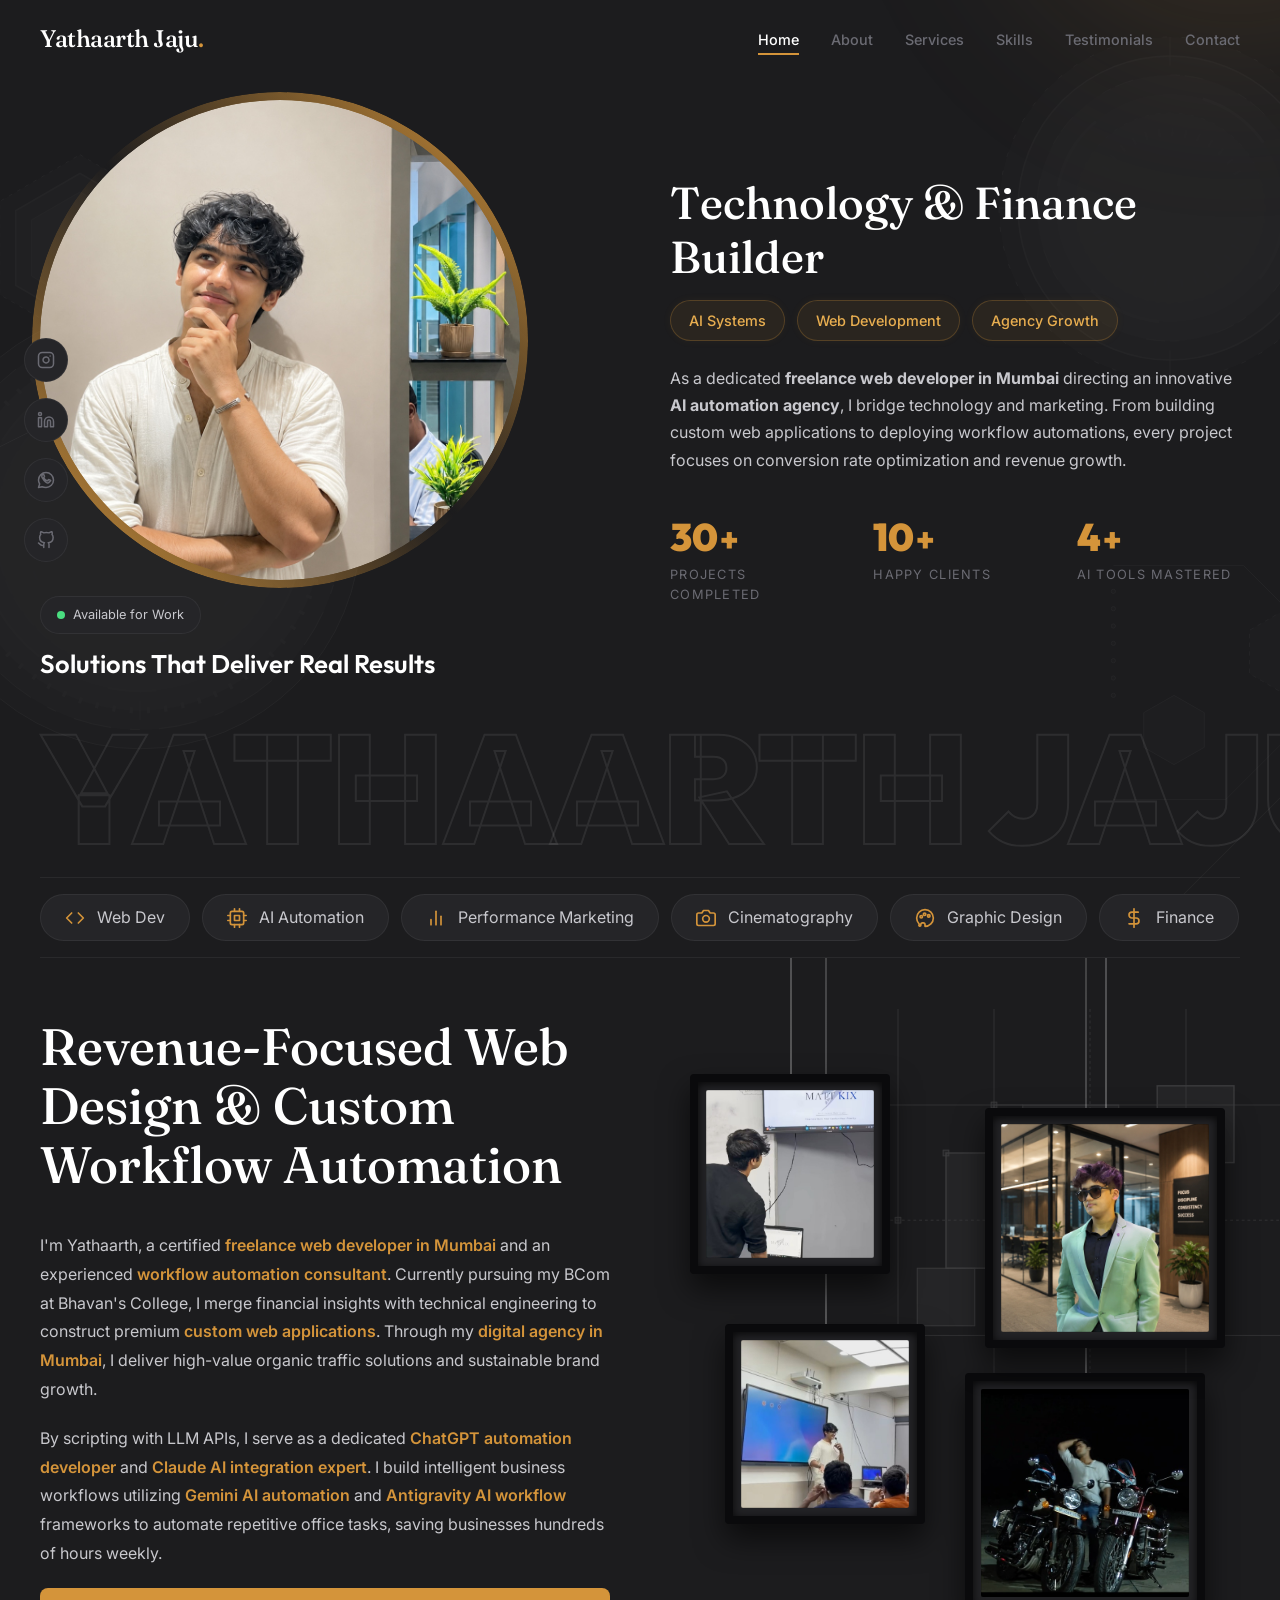
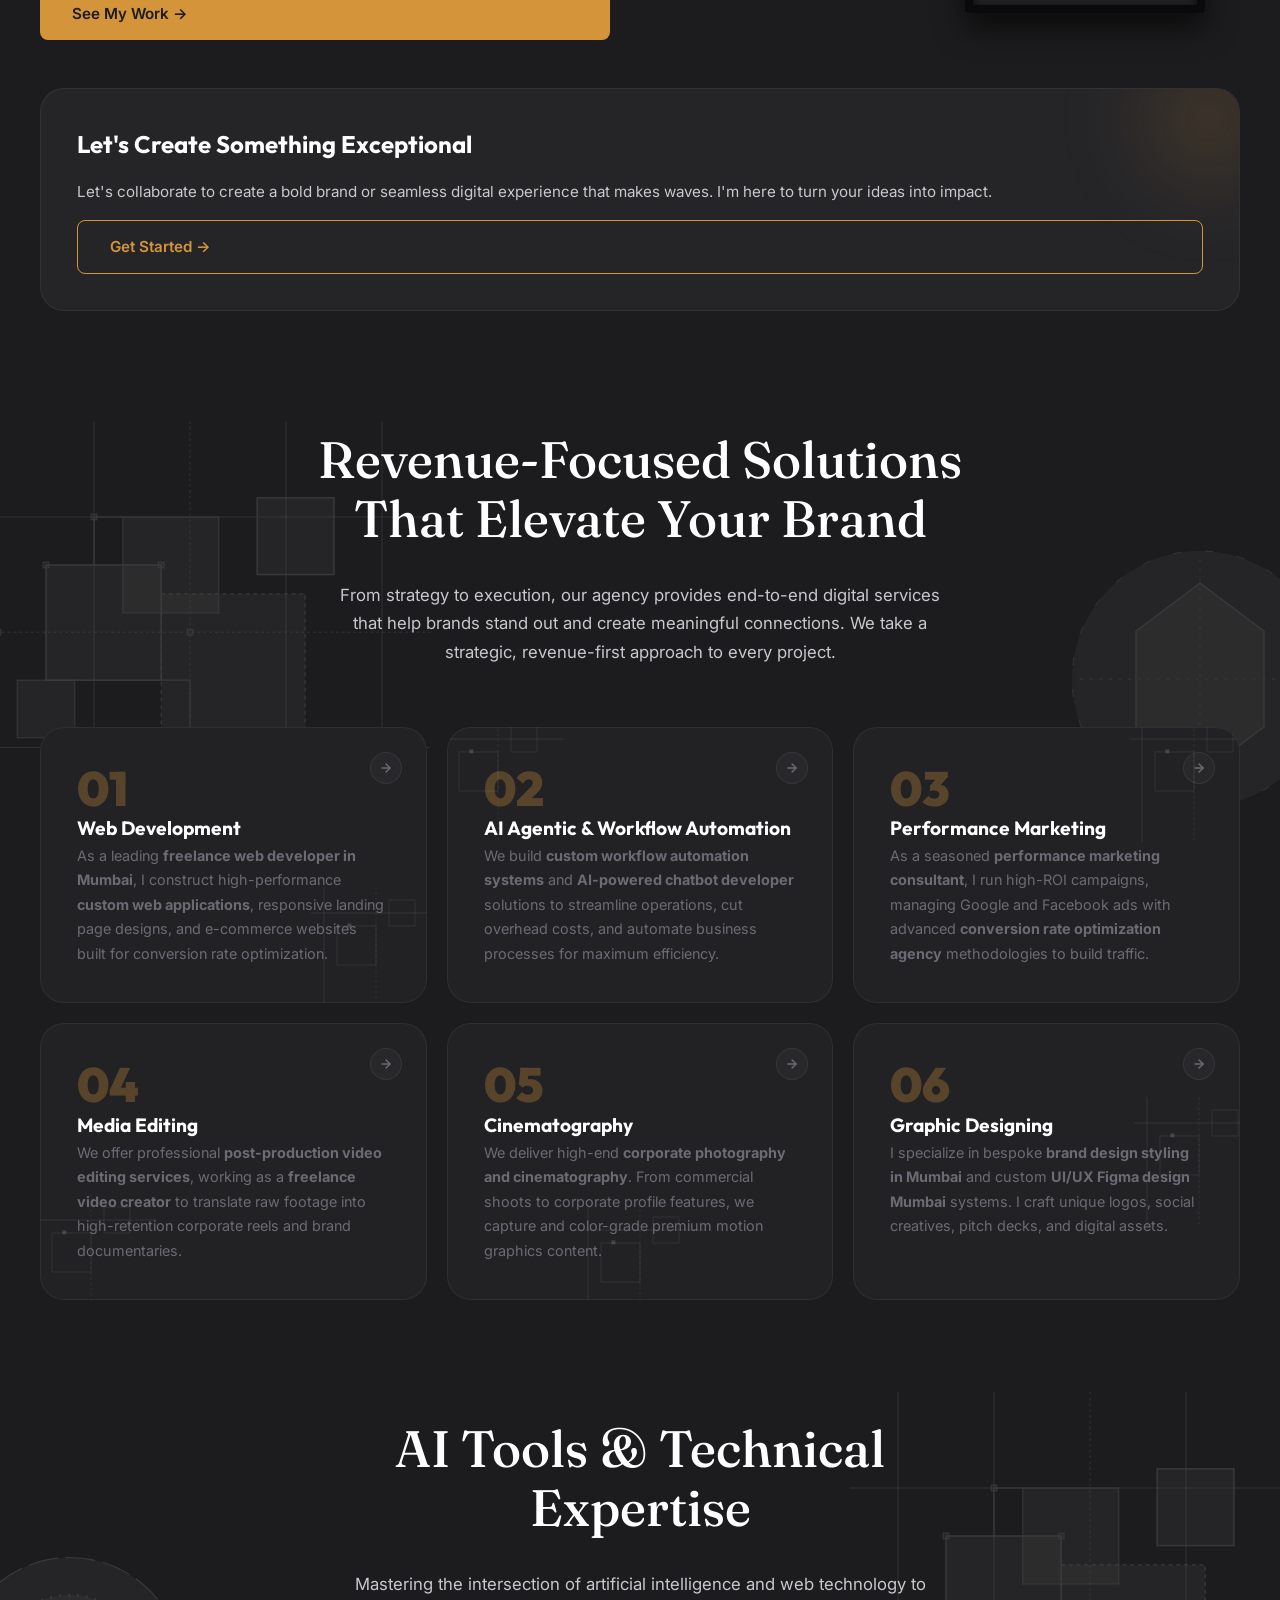
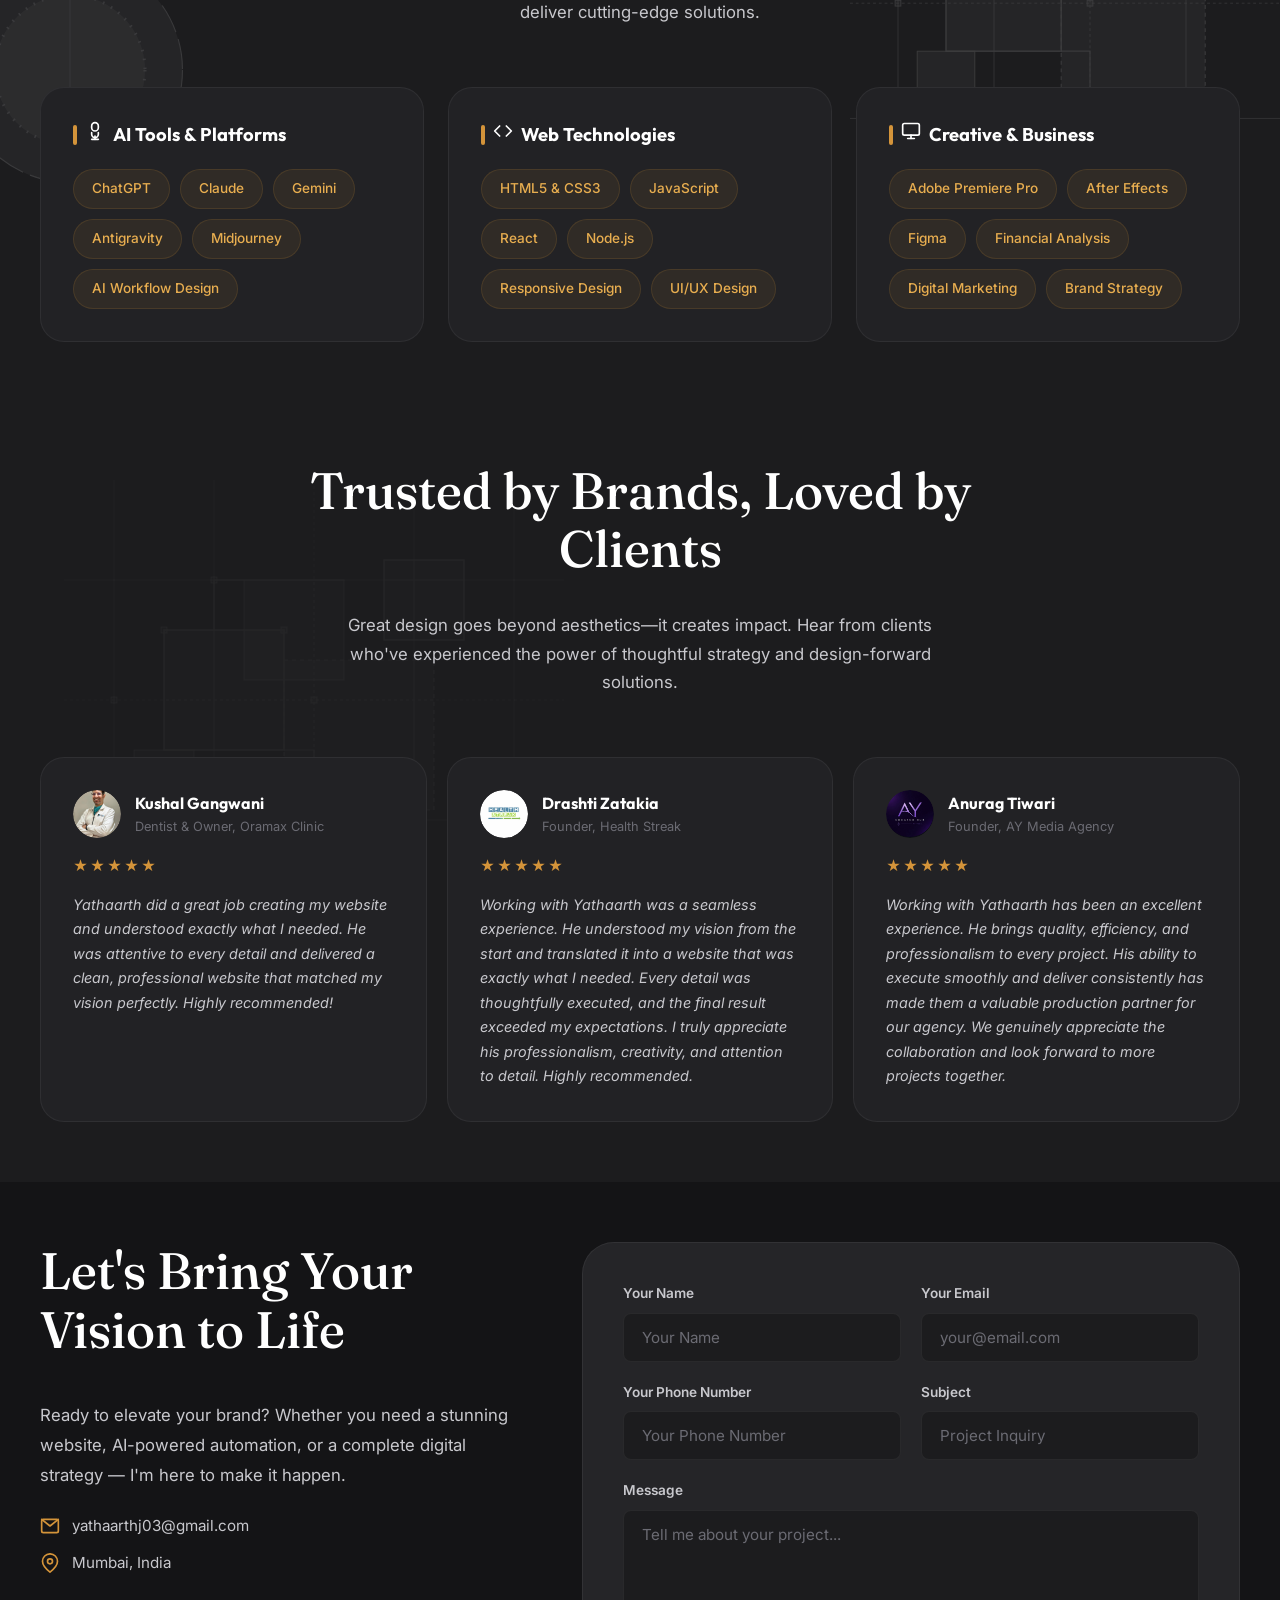
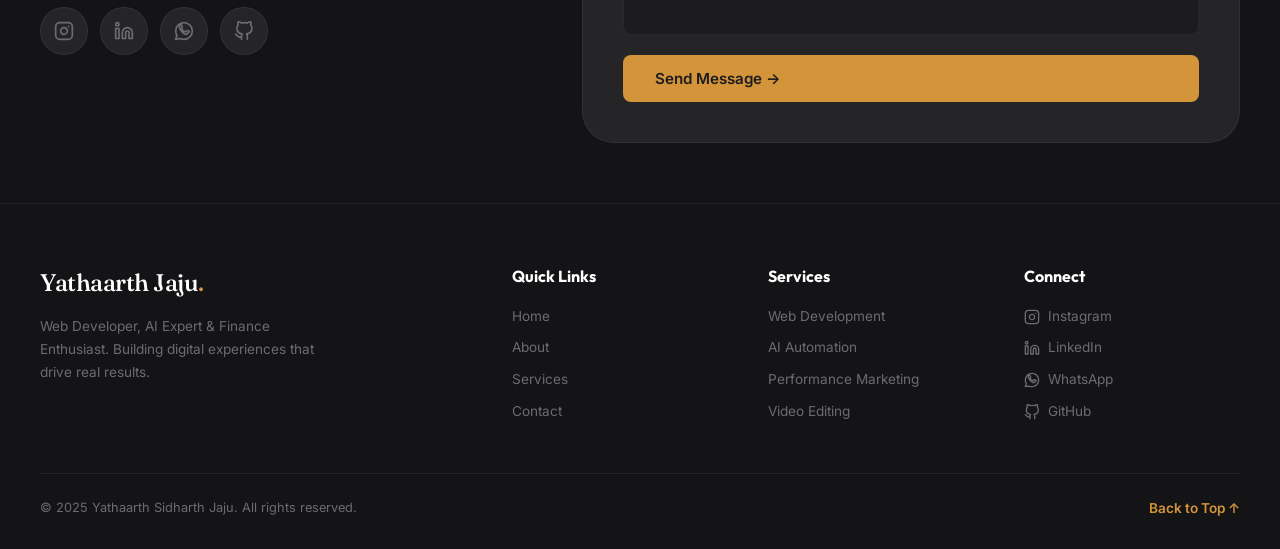
==== commit a1ef2d60: "Implement AI Receptionist with voice call functionality Added AI Receptionist interface with voice c" ====
--- a/index.html
+++ b/index.html
@@ -431,23 +431,88 @@
         </div>
 
         <!-- Card 2 -->
-        <div class="service-card reveal">
+        <div class="service-card reveal" id="serviceCardAI">
           <button class="card-expand-btn" aria-label="Toggle details">
             <svg width="14" height="14" viewBox="0 0 24 24" fill="none" stroke="currentColor" stroke-width="2.5" stroke-linecap="round" stroke-linejoin="round">
               <line x1="5" y1="12" x2="19" y2="12"></line>
               <polyline points="12 5 19 12 12 19"></polyline>
             </svg>
           </button>
-          <div class="receptionist-popup">
-            <div class="receptionist-intro">
+          <div class="receptionist-popup" id="receptionistPopup">
+            <!-- Idle / Intro State -->
+            <div class="receptionist-intro" id="receptionistIntro">
               <div class="receptionist-details">
                 <h4>Kabir</h4>
                 <p>AI Receptionist</p>
-              </div>
-            </div>
-            <a href="https://vapi.ai/?demo=true&shareKey=ee732914-a9da-4994-a09b-37e53f8ecef9&assistantId=2b2067ce-750d-4493-95d1-9eecf279ca6e" target="_blank" class="receptionist-link-btn" title="Launch Demo">
+                <span class="receptionist-subtext">Click robot to speak</span>
+              </div>
+            </div>
+            
+            <button type="button" class="receptionist-link-btn" id="receptionistTriggerBtn" title="Speak with Kabir (AI Receptionist)" aria-label="Start Voice Call with Kabir">
               <img src="assets/receptionist.png" alt="Kabir Logo" class="receptionist-avatar-icon" />
-            </a>
+              <span class="receptionist-pulse-ring"></span>
+            </button>
+
+            <!-- In-Card Voice Call Live Interface -->
+            <div class="receptionist-call-panel" id="receptionistCallPanel">
+              <div class="call-top-row">
+                <div class="call-avatar-wrap">
+                  <div class="call-pulse-ring ring-1"></div>
+                  <div class="call-pulse-ring ring-2"></div>
+                  <img src="assets/receptionist.png" alt="Kabir Avatar" class="call-avatar-img" />
+                </div>
+                <div class="call-info">
+                  <h4 class="call-name">Kabir</h4>
+                  <div class="call-status" id="callStatus">
+                    <span class="status-pulse-dot"></span>
+                    <span class="status-label" id="callStatusLabel">Connecting...</span>
+                  </div>
+                </div>
+              </div>
+
+              <!-- Animated Equalizer Soundwave Bars -->
+              <div class="call-soundwave" id="callSoundwave">
+                <span class="wave-bar"></span>
+                <span class="wave-bar"></span>
+                <span class="wave-bar"></span>
+                <span class="wave-bar"></span>
+                <span class="wave-bar"></span>
+                <span class="wave-bar"></span>
+                <span class="wave-bar"></span>
+                <span class="wave-bar"></span>
+                <span class="wave-bar"></span>
+              </div>
+
+              <!-- Live Caption / Speech Feedback -->
+              <div class="call-caption" id="callCaption">Say hello to Kabir...</div>
+
+              <!-- Call Controls (Mute & Decline) -->
+              <div class="call-controls">
+                <button type="button" class="call-btn-mute" id="callMuteBtn" title="Mute / Unmute Microphone" aria-label="Toggle Mute">
+                  <svg class="mic-on" width="15" height="15" viewBox="0 0 24 24" fill="none" stroke="currentColor" stroke-width="2" stroke-linecap="round" stroke-linejoin="round">
+                    <path d="M12 1a3 3 0 0 0-3 3v8a3 3 0 0 0 6 0V4a3 3 0 0 0-3-3z"></path>
+                    <path d="M19 10v2a7 7 0 0 1-14 0v-2"></path>
+                    <line x1="12" y1="19" x2="12" y2="23"></line>
+                    <line x1="8" y1="23" x2="16" y2="23"></line>
+                  </svg>
+                  <svg class="mic-off" width="15" height="15" viewBox="0 0 24 24" fill="none" stroke="currentColor" stroke-width="2" stroke-linecap="round" stroke-linejoin="round" style="display:none;">
+                    <line x1="1" y1="1" x2="23" y2="23"></line>
+                    <path d="M9 9v3a3 3 0 0 0 5.12 2.12M15 9.34V4a3 3 0 0 0-5.94-.6"></path>
+                    <path d="M17 16.95A7 7 0 0 1 5 12v-2m14 0v2a7 7 0 0 1-.11 1.23"></path>
+                    <line x1="12" y1="19" x2="12" y2="23"></line>
+                    <line x1="8" y1="23" x2="16" y2="23"></line>
+                  </svg>
+                </button>
+
+                <button type="button" class="call-btn-decline" id="callDeclineBtn" title="Decline / End Call" aria-label="Decline Call">
+                  <svg width="15" height="15" viewBox="0 0 24 24" fill="none" stroke="currentColor" stroke-width="2.5" stroke-linecap="round" stroke-linejoin="round">
+                    <path d="M10.68 13.31a16 16 0 0 0 3.41 2.6l1.27-1.27a2 2 0 0 1 2.11-.45 12.84 12.84 0 0 0 2.81.7 2 2 0 0 1 1.72 2v3a2 2 0 0 1-2.18 2 19.79 19.79 0 0 1-8.63-3.07 19.42 19.42 0 0 1-3.33-2.67m-2.67-3.34a19.79 19.79 0 0 1-3.07-8.63A2 2 0 0 1 4.11 2h3a2 2 0 0 1 2 1.72 12.84 12.84 0 0 0 .7 2.81 2 2 0 0 1-.45 2.11L8.09 9.91"></path>
+                    <line x1="23" y1="1" x2="1" y2="23"></line>
+                  </svg>
+                  <span>Decline</span>
+                </button>
+              </div>
+            </div>
           </div>
           <div class="card-content-wrap">
             <span class="service-number">02</span>
